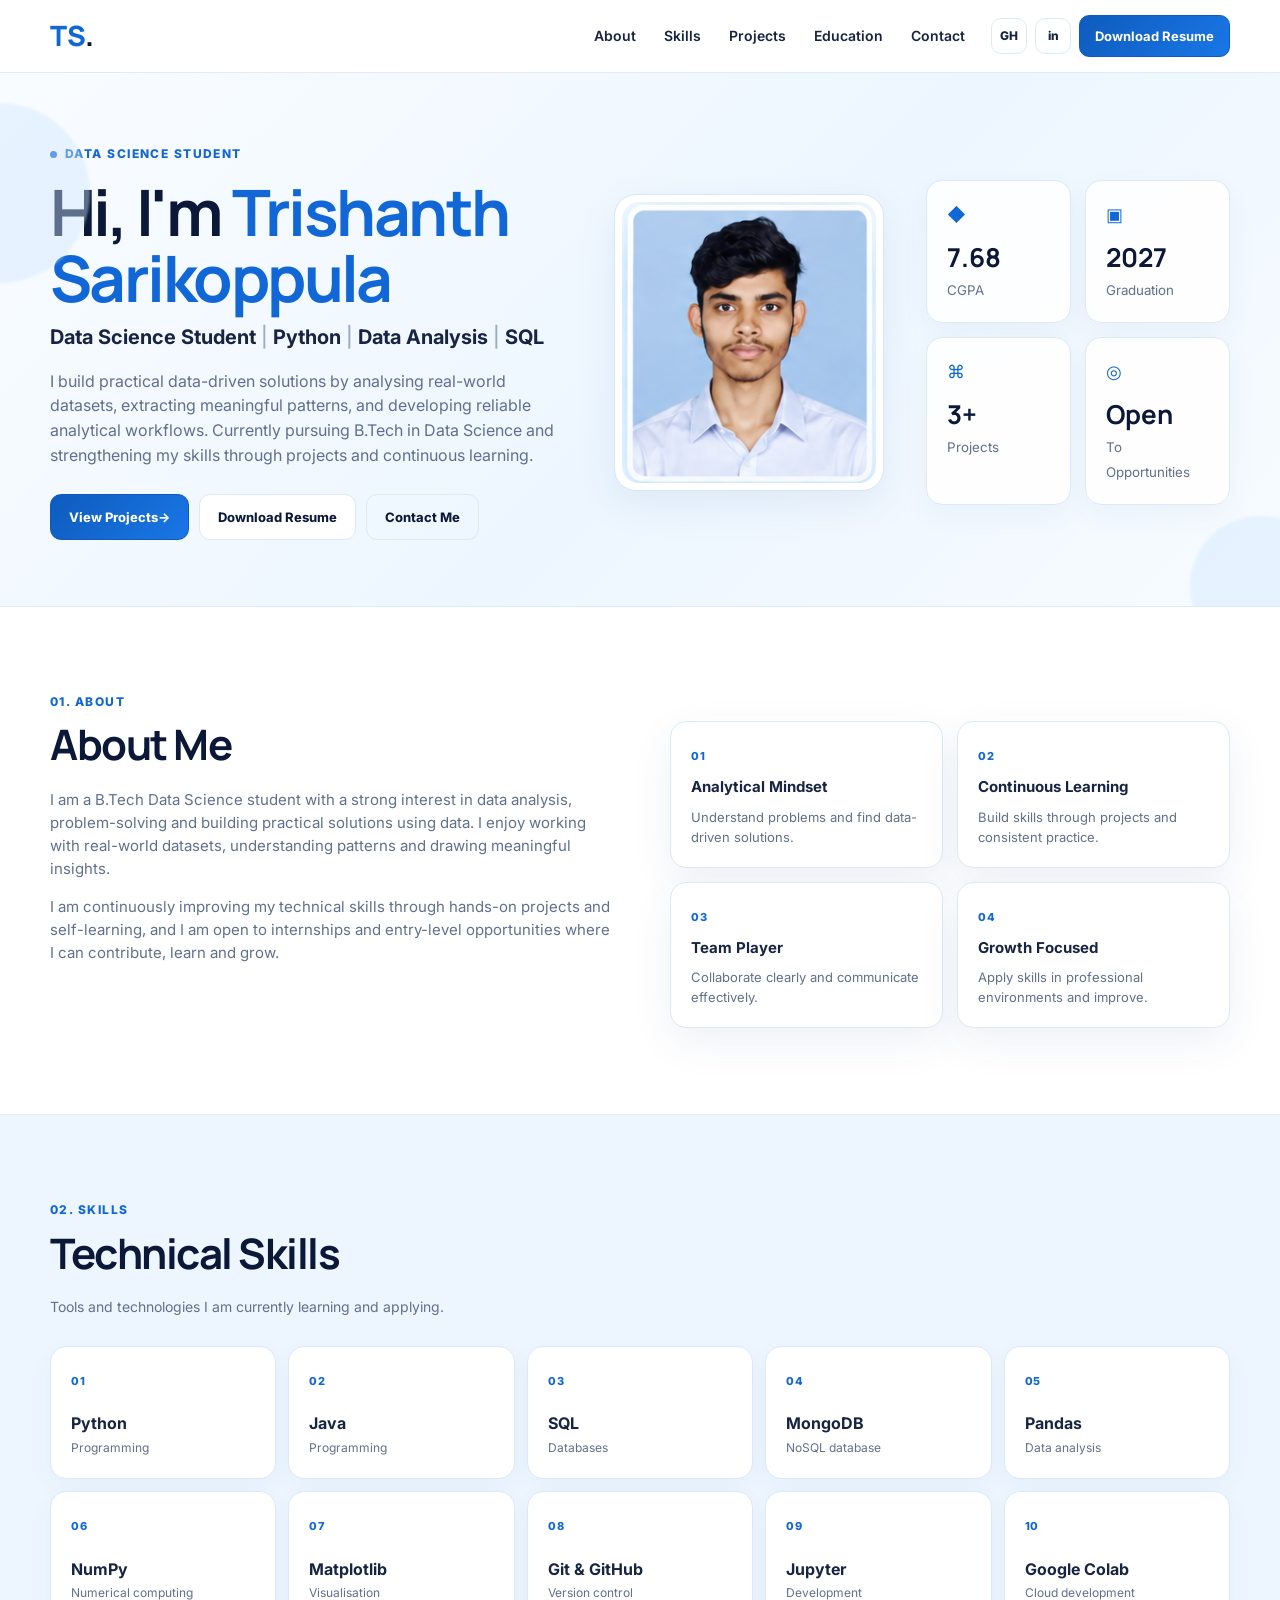
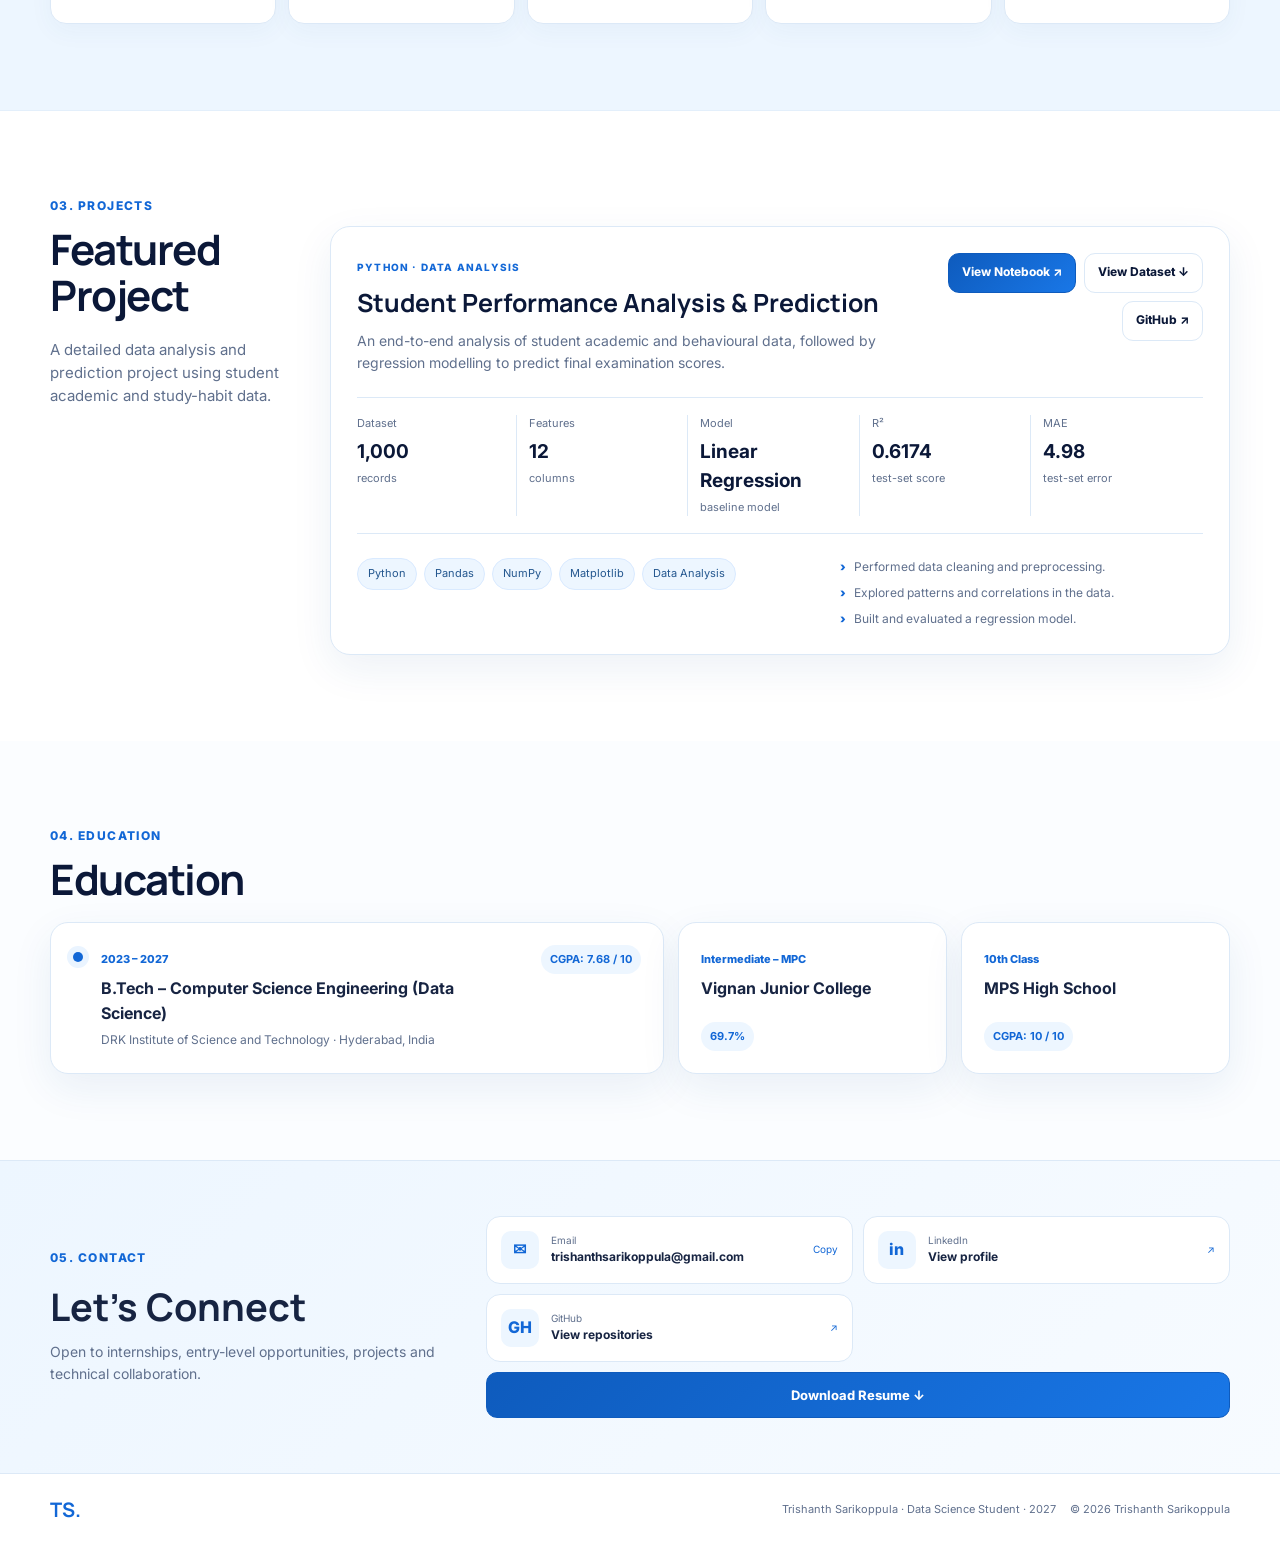
==== trishanth-portfolio-final/index.html @ ea2eda30 "Add files via upload" ====
<!DOCTYPE html>
<html lang="en">
<head>
  <meta charset="UTF-8">
  <meta name="viewport" content="width=device-width, initial-scale=1.0">
  <meta name="description" content="Trishanth Sarikoppula — B.Tech Data Science student portfolio. Python, Java, SQL, MongoDB and data analysis projects.">
  <meta name="theme-color" content="#eaf4ff">
  <title>Trishanth Sarikoppula | Data Science</title>
  <link rel="preconnect" href="https://fonts.googleapis.com">
  <link rel="preconnect" href="https://fonts.gstatic.com" crossorigin>
  <link href="https://fonts.googleapis.com/css2?family=Inter:wght@400;500;600;700;800&family=Manrope:wght@600;700;800&display=swap" rel="stylesheet">
  <link rel="stylesheet" href="style.css">
</head>
<body>
  <header class="site-header">
    <div class="container nav-wrap">
      <a class="logo" href="#home" aria-label="Trishanth home">TS<span>.</span></a>
      <button class="menu-btn" id="menuBtn" aria-label="Open menu" aria-expanded="false">
        <span></span><span></span><span></span>
      </button>
      <nav id="nav" aria-label="Primary navigation">
        <a href="#about">About</a>
        <a href="#skills">Skills</a>
        <a href="#projects">Projects</a>
        <a href="#education">Education</a>
        <a href="#contact">Contact</a>
      </nav>
      <div class="nav-actions">
        <a class="mini-link" href="https://github.com/trishanthsarikoppula-create" target="_blank" rel="noopener" aria-label="GitHub">GH</a>
        <a class="mini-link" href="https://www.linkedin.com/in/trishanth-sarikoppula-138904374" target="_blank" rel="noopener" aria-label="LinkedIn">in</a>
        <a class="nav-resume" href="resume.pdf" download>Download Resume</a>
      </div>
    </div>
  </header>

  <main>
    <section id="home" class="hero">
      <div class="hero-orb orb-one"></div><div class="hero-orb orb-two"></div>
      <div class="container hero-grid">
        <div class="hero-copy reveal">
          <p class="eyebrow"><span></span> DATA SCIENCE STUDENT</p>
          <h1>Hi, I'm <span>Trishanth Sarikoppula</span></h1>
          <h2>Data Science Student <b>|</b> Python <b>|</b> Data Analysis <b>|</b> SQL</h2>
          <p class="hero-lead">I build practical data-driven solutions by analysing real-world datasets, extracting meaningful patterns, and developing reliable analytical workflows. Currently pursuing B.Tech in Data Science and strengthening my skills through projects and continuous learning.</p>
          <div class="hero-actions">
            <a class="btn primary" href="#projects">View Projects <span>→</span></a>
            <a class="btn secondary" href="resume.pdf" download>Download Resume</a>
            <a class="btn ghost" href="mailto:trishanthsarikoppula@gmail.com">Contact Me</a>
          </div>
        </div>

        <div class="hero-photo reveal delay-1">
          <div class="photo-frame"><img src="assets/profile.png" alt="Professional profile portrait of Trishanth Sarikoppula"></div>
        </div>

        <div class="stats reveal delay-2">
          <div class="stat-card"><span class="stat-icon">◆</span><strong>7.68</strong><small>CGPA</small></div>
          <div class="stat-card"><span class="stat-icon">▣</span><strong>2027</strong><small>Graduation</small></div>
          <div class="stat-card"><span class="stat-icon">⌘</span><strong>3+</strong><small>Projects</small></div>
          <div class="stat-card"><span class="stat-icon">◎</span><strong>Open</strong><small>To Opportunities</small></div>
        </div>
      </div>
    </section>

    <section id="about" class="section">
      <div class="container">
        <div class="section-label">01. ABOUT</div>
        <div class="about-grid">
          <div>
            <h2 class="section-title">About Me</h2>
            <p class="body-copy">I am a B.Tech Data Science student with a strong interest in data analysis, problem-solving and building practical solutions using data. I enjoy working with real-world datasets, understanding patterns and drawing meaningful insights.</p>
            <p class="body-copy">I am continuously improving my technical skills through hands-on projects and self-learning, and I am open to internships and entry-level opportunities where I can contribute, learn and grow.</p>
          </div>
          <div class="principles">
            <article><span>01</span><h3>Analytical Mindset</h3><p>Understand problems and find data-driven solutions.</p></article>
            <article><span>02</span><h3>Continuous Learning</h3><p>Build skills through projects and consistent practice.</p></article>
            <article><span>03</span><h3>Team Player</h3><p>Collaborate clearly and communicate effectively.</p></article>
            <article><span>04</span><h3>Growth Focused</h3><p>Apply skills in professional environments and improve.</p></article>
          </div>
        </div>
      </div>
    </section>

    <section id="skills" class="section skills-section">
      <div class="container">
        <div class="section-label">02. SKILLS</div>
        <div class="section-heading-row"><div><h2 class="section-title">Technical Skills</h2><p class="muted">Tools and technologies I am currently learning and applying.</p></div></div>
        <div class="skills-grid">
          <article class="skill-card"><span class="skill-number">01</span><h3>Python</h3><p>Programming</p></article>
          <article class="skill-card"><span class="skill-number">02</span><h3>Java</h3><p>Programming</p></article>
          <article class="skill-card"><span class="skill-number">03</span><h3>SQL</h3><p>Databases</p></article>
          <article class="skill-card"><span class="skill-number">04</span><h3>MongoDB</h3><p>NoSQL database</p></article>
          <article class="skill-card"><span class="skill-number">05</span><h3>Pandas</h3><p>Data analysis</p></article>
          <article class="skill-card"><span class="skill-number">06</span><h3>NumPy</h3><p>Numerical computing</p></article>
          <article class="skill-card"><span class="skill-number">07</span><h3>Matplotlib</h3><p>Visualisation</p></article>
          <article class="skill-card"><span class="skill-number">08</span><h3>Git & GitHub</h3><p>Version control</p></article>
          <article class="skill-card"><span class="skill-number">09</span><h3>Jupyter</h3><p>Development</p></article>
          <article class="skill-card"><span class="skill-number">10</span><h3>Google Colab</h3><p>Cloud development</p></article>
        </div>
      </div>
    </section>

    <section id="projects" class="section">
      <div class="container">
        <div class="section-label">03. PROJECTS</div>
        <div class="project-layout">
          <div class="project-intro"><h2 class="section-title">Featured Project</h2><p class="body-copy">A detailed data analysis and prediction project using student academic and study-habit data.</p></div>
          <article class="project-card reveal">
            <div class="project-top">
              <div><span class="project-kicker">PYTHON · DATA ANALYSIS</span><h3>Student Performance Analysis & Prediction</h3><p>An end-to-end analysis of student academic and behavioural data, followed by regression modelling to predict final examination scores.</p></div>
              <div class="project-actions">
                <a class="btn primary small" href="https://github.com/trishanthsarikoppula-create/trishanth-portfolio/blob/main/Student_Performance_Analysis_Prediction.ipynb" target="_blank" rel="noopener">View Notebook ↗</a>
                <a class="btn secondary small" href="student_performance_dataset.csv" download>View Dataset ↓</a>
                <a class="btn ghost small" href="https://github.com/trishanthsarikoppula-create/trishanth-portfolio" target="_blank" rel="noopener">GitHub ↗</a>
              </div>
            </div>
            <div class="metrics">
              <div><span>Dataset</span><strong>1,000</strong><small>records</small></div>
              <div><span>Features</span><strong>12</strong><small>columns</small></div>
              <div><span>Model</span><strong>Linear Regression</strong><small>baseline model</small></div>
              <div><span>R²</span><strong>0.6174</strong><small>test-set score</small></div>
              <div><span>MAE</span><strong>4.98</strong><small>test-set error</small></div>
            </div>
            <div class="project-bottom">
              <div class="tags"><span>Python</span><span>Pandas</span><span>NumPy</span><span>Matplotlib</span><span>Data Analysis</span></div>
              <ul>
                <li>Performed data cleaning and preprocessing.</li>
                <li>Explored patterns and correlations in the data.</li>
                <li>Built and evaluated a regression model.</li>
              </ul>
            </div>
          </article>
        </div>
      </div>
    </section>

    <section id="education" class="section education-section">
      <div class="container">
        <div class="section-label">04. EDUCATION</div>
        <h2 class="section-title">Education</h2>
        <div class="education-grid">
          <article class="education-main"><div class="edu-dot"></div><div><span class="edu-date">2023 – 2027</span><h3>B.Tech – Computer Science Engineering (Data Science)</h3><p>DRK Institute of Science and Technology · Hyderabad, India</p></div><strong class="badge">CGPA: 7.68 / 10</strong></article>
          <article class="education-small"><span class="edu-date">Intermediate – MPC</span><h3>Vignan Junior College</h3><strong class="badge">69.7%</strong></article>
          <article class="education-small"><span class="edu-date">10th Class</span><h3>MPS High School</h3><strong class="badge">CGPA: 10 / 10</strong></article>
        </div>
      </div>
    </section>

    <section id="contact" class="contact-section">
      <div class="container contact-wrap">
        <div><div class="section-label">05. CONTACT</div><h2>Let's Connect</h2><p>Open to internships, entry-level opportunities, projects and technical collaboration.</p></div>
        <div class="contact-links">
          <button class="contact-card" id="copyEmail" type="button"><span>✉</span><div><small>Email</small><strong>trishanthsarikoppula@gmail.com</strong></div><em>Copy</em></button>
          <a class="contact-card" href="https://www.linkedin.com/in/trishanth-sarikoppula-138904374" target="_blank" rel="noopener"><span>in</span><div><small>LinkedIn</small><strong>View profile</strong></div><em>↗</em></a>
          <a class="contact-card" href="https://github.com/trishanthsarikoppula-create" target="_blank" rel="noopener"><span>GH</span><div><small>GitHub</small><strong>View repositories</strong></div><em>↗</em></a>
          <a class="btn primary resume-final" href="resume.pdf" download>Download Resume ↓</a>
        </div>
      </div>
    </section>
  </main>

  <footer><div class="container footer-wrap"><strong>TS.</strong><span>Trishanth Sarikoppula · Data Science Student · 2027</span><span>© <span id="year"></span> Trishanth Sarikoppula</span></div></footer>
  <script src="script.js"></script>
</body>
</html>
---- trishanth-portfolio-final/style.css ----
:root{--navy:#0b1838;--blue:#1267d6;--blue2:#1d7df2;--pale:#edf6ff;--line:#dce9f7;--text:#172442;--muted:#60708d;--white:#fff;--shadow:0 14px 40px rgba(26,82,142,.08);--radius:20px}
*{box-sizing:border-box;margin:0;padding:0}html{scroll-behavior:smooth}body{font-family:Inter,Arial,sans-serif;color:var(--text);background:#fff;line-height:1.55;overflow-x:hidden}a{text-decoration:none;color:inherit}.container{width:min(1180px,calc(100% - 40px));margin:auto}.site-header{position:sticky;top:0;z-index:100;background:rgba(255,255,255,.9);backdrop-filter:blur(14px);border-bottom:1px solid rgba(220,233,247,.9)}.nav-wrap{height:72px;display:flex;align-items:center;gap:26px}.logo{font-family:Manrope;font-size:28px;font-weight:800;color:var(--blue);margin-right:auto}.logo span{color:#0b1838}nav{display:flex;gap:28px;font-size:14px;font-weight:600}nav a{transition:.2s}nav a:hover{color:var(--blue)}.nav-actions{display:flex;align-items:center;gap:8px}.mini-link{width:36px;height:36px;border:1px solid var(--line);border-radius:10px;display:grid;place-items:center;font-size:12px;font-weight:800;background:#fff}.nav-resume,.btn.primary{background:linear-gradient(135deg,#0e5bbd,#1977e7);color:#fff;border:1px solid #0e5bbd}.nav-resume{padding:10px 15px;border-radius:10px;font-size:13px;font-weight:700}.menu-btn{display:none;border:0;background:none}.hero{position:relative;overflow:hidden;background:linear-gradient(135deg,#f9fcff 0%,#edf6ff 55%,#f7fbff 100%);padding:72px 0 66px;border-bottom:1px solid var(--line)}.hero-grid{display:grid;grid-template-columns:1.2fr .62fr .7fr;gap:42px;align-items:center}.eyebrow,.section-label,.project-kicker{font-size:12px;letter-spacing:.12em;font-weight:800;color:var(--blue)}.eyebrow{display:flex;align-items:center;gap:8px;margin-bottom:15px}.eyebrow span{width:7px;height:7px;background:var(--blue);border-radius:50%}.hero h1{font-family:Manrope;font-size:clamp(40px,5vw,68px);line-height:1.04;letter-spacing:-.04em;margin-bottom:12px;color:var(--navy)}.hero h1 span{color:var(--blue)}.hero h2{font-size:20px;line-height:1.35;margin-bottom:18px}.hero h2 b{font-weight:500;color:#9aabc2}.hero-lead{max-width:690px;color:var(--muted);font-size:16px}.hero-actions{display:flex;flex-wrap:wrap;gap:10px;margin-top:26px}.btn{display:inline-flex;align-items:center;justify-content:center;min-height:46px;padding:0 18px;border-radius:11px;font-size:13px;font-weight:750;border:1px solid var(--line);transition:transform .2s,box-shadow .2s,background .2s}.btn:hover,.nav-resume:hover{transform:translateY(-2px);box-shadow:0 8px 22px rgba(18,103,214,.15)}.btn.secondary{background:#fff;color:var(--navy)}.btn.ghost{background:transparent;color:var(--navy)}.hero-photo{display:flex;justify-content:center}.photo-frame{width:min(270px,100%);aspect-ratio:1/1.1;border-radius:22px;padding:7px;background:#fff;border:1px solid #d4e7fb;box-shadow:var(--shadow)}.photo-frame img{width:100%;height:100%;display:block;object-fit:cover;border-radius:17px}.stats{display:grid;grid-template-columns:1fr 1fr;gap:14px}.stat-card{background:rgba(255,255,255,.9);border:1px solid var(--line);border-radius:16px;padding:20px;box-shadow:0 10px 28px rgba(42,89,140,.05)}.stat-icon{display:block;color:var(--blue);font-size:18px;margin-bottom:8px}.stat-card strong{display:block;font-family:Manrope;font-size:26px;color:var(--navy)}.stat-card small{color:var(--muted)}.hero-orb{position:absolute;border-radius:50%;background:#cfe7ff;opacity:.42;filter:blur(1px)}.orb-one{width:180px;height:180px;left:-90px;top:30px}.orb-two{width:140px;height:140px;right:-50px;bottom:-50px}.section{padding:86px 0}.section-label{margin-bottom:10px}.section-title{font-family:Manrope;font-size:42px;line-height:1.1;letter-spacing:-.035em;color:var(--navy);margin-bottom:20px}.body-copy{color:var(--muted);font-size:15px;max-width:650px;margin-bottom:14px}.about-grid{display:grid;grid-template-columns:1fr 1fr;gap:60px;align-items:start}.principles{display:grid;grid-template-columns:1fr 1fr;gap:14px}.principles article{border:1px solid var(--line);border-radius:16px;padding:20px;background:#fff;box-shadow:var(--shadow)}.principles span,.skill-number{font-size:11px;font-weight:800;color:var(--blue);letter-spacing:.08em}.principles h3{font-size:15px;margin:8px 0}.principles p{font-size:13px;color:var(--muted)}.skills-section{background:var(--pale);border-top:1px solid #e3effb;border-bottom:1px solid #e3effb}.muted{color:var(--muted);font-size:14px}.skills-grid{display:grid;grid-template-columns:repeat(5,1fr);gap:12px;margin-top:28px}.skill-card{background:#fff;border:1px solid var(--line);border-radius:16px;padding:20px;min-height:130px;box-shadow:0 8px 25px rgba(42,89,140,.045);transition:.2s}.skill-card:hover{transform:translateY(-3px);box-shadow:0 12px 30px rgba(42,89,140,.09)}.skill-card h3{margin-top:20px;font-size:16px}.skill-card p{font-size:12px;color:var(--muted);margin-top:3px}.project-layout{display:grid;grid-template-columns:.28fr 1fr;gap:28px;align-items:start}.project-intro .body-copy{max-width:260px}.project-card{border:1px solid var(--line);border-radius:20px;padding:26px;background:#fff;box-shadow:var(--shadow)}.project-top{display:flex;justify-content:space-between;gap:24px}.project-kicker{font-size:10px}.project-card h3{font-family:Manrope;font-size:25px;color:var(--navy);margin:7px 0}.project-card p{color:var(--muted);font-size:14px;max-width:720px}.project-actions{display:flex;flex-wrap:wrap;justify-content:flex-end;gap:8px;align-content:start}.btn.small{min-height:40px;padding:0 13px;font-size:12px}.metrics{display:grid;grid-template-columns:repeat(5,1fr);border-top:1px solid var(--line);border-bottom:1px solid var(--line);margin:24px 0;padding:17px 0;gap:12px}.metrics div{padding-right:12px;border-right:1px solid var(--line)}.metrics div:last-child{border-right:0}.metrics span,.metrics small{display:block;color:var(--muted);font-size:11px}.metrics strong{display:block;color:var(--navy);font-size:19px;margin:4px 0}.project-bottom{display:grid;grid-template-columns:1fr .8fr;gap:30px}.tags{display:flex;flex-wrap:wrap;gap:7px;align-content:start}.tags span{padding:6px 10px;background:#edf6ff;border:1px solid #d9eaff;border-radius:999px;font-size:11px;color:#24578f}.project-bottom ul{list-style:none;display:grid;gap:7px}.project-bottom li{font-size:12px;color:var(--muted)}.project-bottom li::before{content:'›';color:var(--blue);font-weight:900;margin-right:8px}.education-section{background:#fbfdff}.education-grid{display:grid;grid-template-columns:1.6fr .7fr .7fr;gap:14px}.education-main,.education-small{position:relative;background:#fff;border:1px solid var(--line);border-radius:18px;padding:22px;box-shadow:var(--shadow)}.education-main{display:flex;gap:18px;align-items:flex-start}.edu-dot{width:10px;height:10px;border-radius:50%;background:var(--blue);margin-top:7px;box-shadow:0 0 0 6px #eaf4ff}.edu-date{font-size:11px;color:var(--blue);font-weight:800}.education h3,.education-main h3,.education-small h3{font-size:16px;margin:6px 0}.education-main p{color:var(--muted);font-size:12px}.badge{margin-left:auto;white-space:nowrap;background:#edf6ff;color:var(--blue);border-radius:999px;padding:6px 9px;font-size:11px}.education-small .badge{display:inline-block;margin-top:15px;margin-left:0}.contact-section{background:linear-gradient(135deg,#edf6ff,#f7fbff);padding:55px 0;border-top:1px solid var(--line)}.contact-wrap{display:grid;grid-template-columns:.7fr 1.3fr;gap:35px;align-items:center}.contact-wrap h2{font-family:Manrope;font-size:38px;margin:5px 0}.contact-wrap p{color:var(--muted);font-size:14px}.contact-links{display:grid;grid-template-columns:1fr 1fr;gap:10px}.contact-card{border:1px solid var(--line);background:#fff;border-radius:14px;padding:14px;display:flex;align-items:center;gap:12px;text-align:left;min-width:0}.contact-card>span{width:38px;height:38px;border-radius:10px;background:#edf6ff;color:var(--blue);display:grid;place-items:center;font-weight:800}.contact-card div{min-width:0;flex:1}.contact-card small,.contact-card strong{display:block}.contact-card small{font-size:10px;color:var(--muted)}.contact-card strong{font-size:12px;white-space:nowrap;overflow:hidden;text-overflow:ellipsis}.contact-card em{font-style:normal;font-size:10px;color:var(--blue)}.resume-final{grid-column:span 2}.contact-card button{font:inherit}button.contact-card{cursor:pointer;font:inherit;color:inherit}footer{padding:20px 0;background:#fff;border-top:1px solid var(--line)}.footer-wrap{display:flex;align-items:center;gap:14px;color:var(--muted);font-size:11px}.footer-wrap strong{font-family:Manrope;font-size:20px;color:var(--blue);margin-right:auto}.reveal{opacity:0;transform:translateY(12px);transition:opacity .55s ease,transform .55s ease}.reveal.visible{opacity:1;transform:none}.delay-1{transition-delay:.08s}.delay-2{transition-delay:.16s}@media(max-width:1050px){.hero-grid{grid-template-columns:1fr .65fr}.stats{grid-column:1/-1;grid-template-columns:repeat(4,1fr)}.skills-grid{grid-template-columns:repeat(4,1fr)}.project-layout{grid-template-columns:1fr}.project-intro .body-copy{max-width:600px}.education-grid{grid-template-columns:1fr 1fr}.education-main{grid-column:1/-1}.contact-wrap{grid-template-columns:1fr}.contact-links{grid-template-columns:1fr 1fr}}@media(max-width:760px){.container{width:min(100% - 28px,1180px)}.nav-wrap{height:64px}.menu-btn{display:flex;flex-direction:column;gap:4px;margin-left:auto}.menu-btn span{width:22px;height:2px;background:var(--navy)}nav{display:none;position:absolute;top:64px;left:14px;right:14px;background:#fff;border:1px solid var(--line);border-radius:14px;padding:14px;box-shadow:var(--shadow);flex-direction:column;gap:12px}.site-header.menu-open nav{display:flex}.nav-actions .mini-link,.nav-resume{display:none}.hero{padding:55px 0}.hero-grid{grid-template-columns:1fr}.hero-photo{order:-1;justify-content:flex-start}.photo-frame{width:210px}.stats{grid-template-columns:1fr 1fr}.section{padding:65px 0}.about-grid,.project-bottom{grid-template-columns:1fr}.principles{grid-template-columns:1fr 1fr}.skills-grid{grid-template-columns:repeat(2,1fr)}.project-top{flex-direction:column}.project-actions{justify-content:flex-start}.metrics{grid-template-columns:repeat(2,1fr)}.metrics div:nth-child(2),.metrics div:nth-child(4){border-right:0}.education-grid{grid-template-columns:1fr}.education-main{grid-column:auto}.contact-links{grid-template-columns:1fr}.resume-final{grid-column:auto}.footer-wrap{flex-wrap:wrap}.footer-wrap strong{margin-right:0;width:100%}}@media(max-width:440px){.hero h1{font-size:38px}.hero h2{font-size:17px}.hero-actions .btn{width:100%}.principles{grid-template-columns:1fr}.skills-grid{grid-template-columns:1fr 1fr}.metrics strong{font-size:16px}.contact-wrap h2{font-size:32px}}
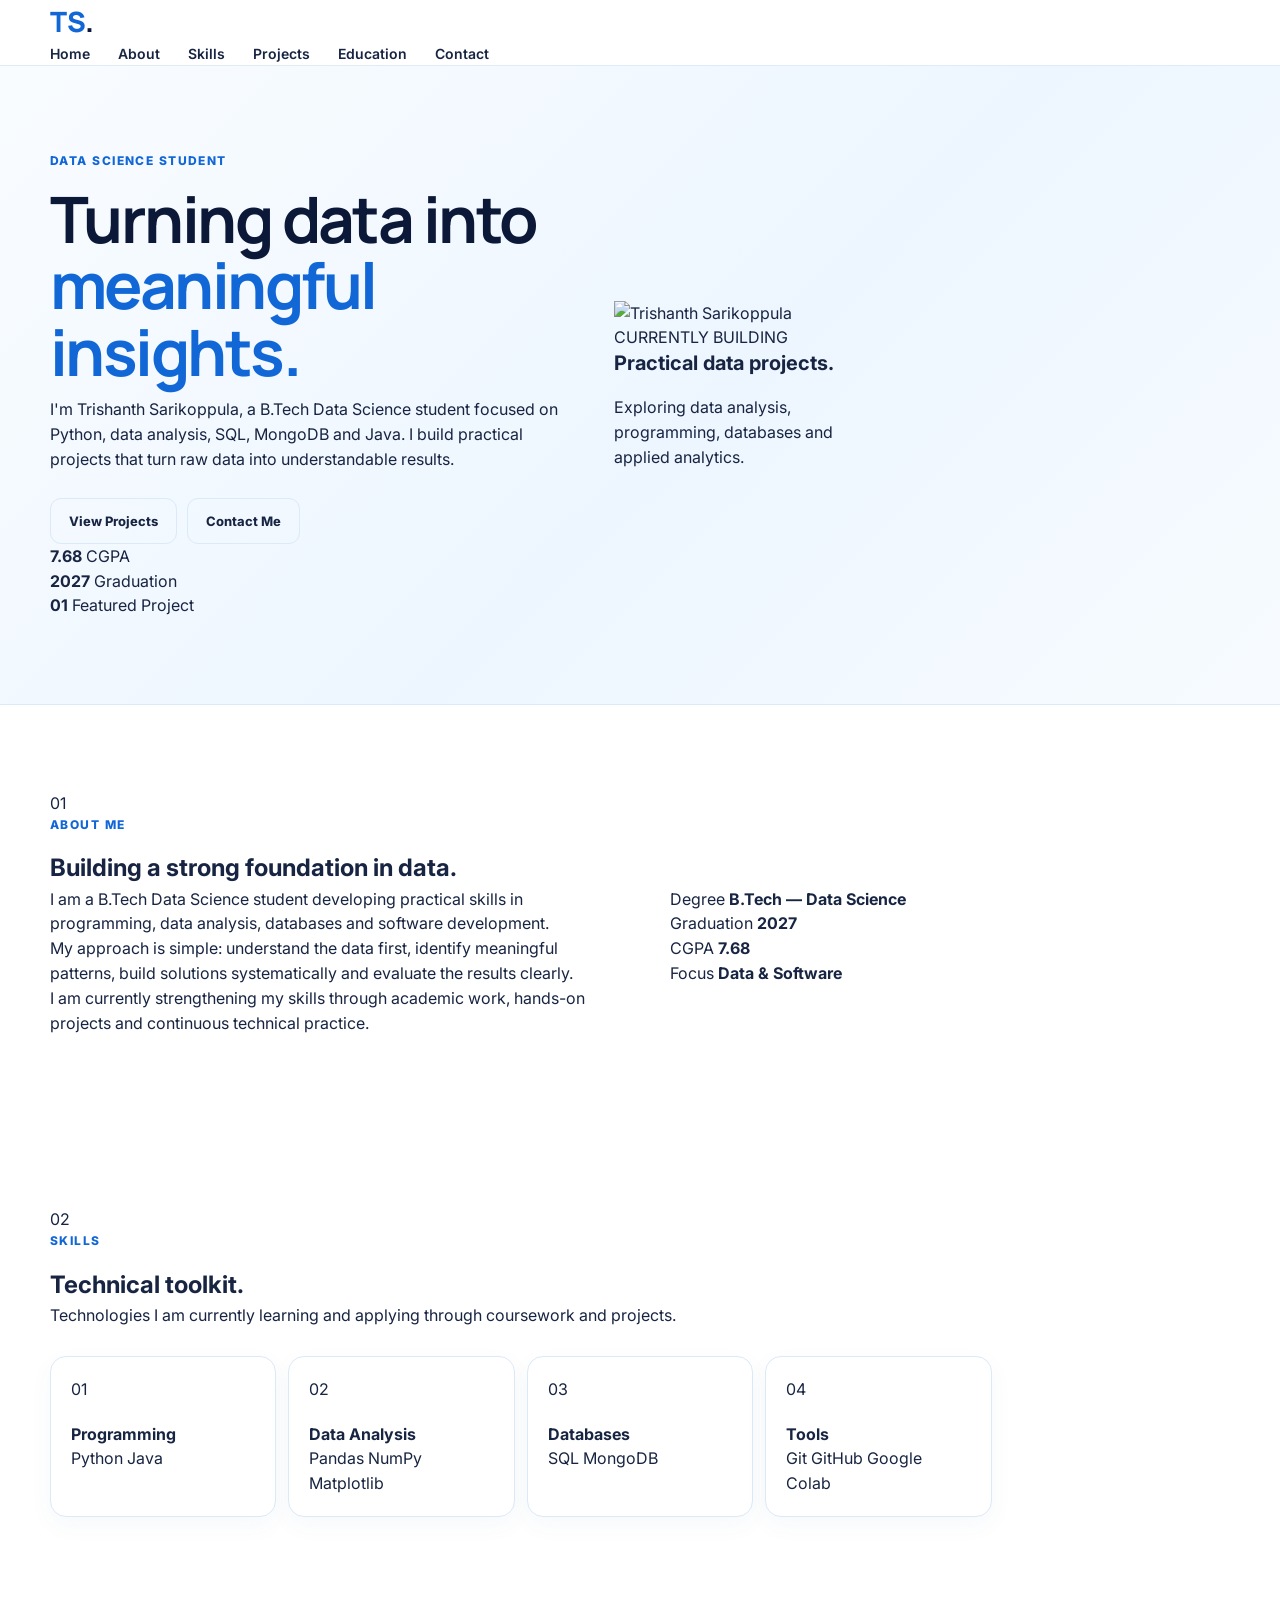
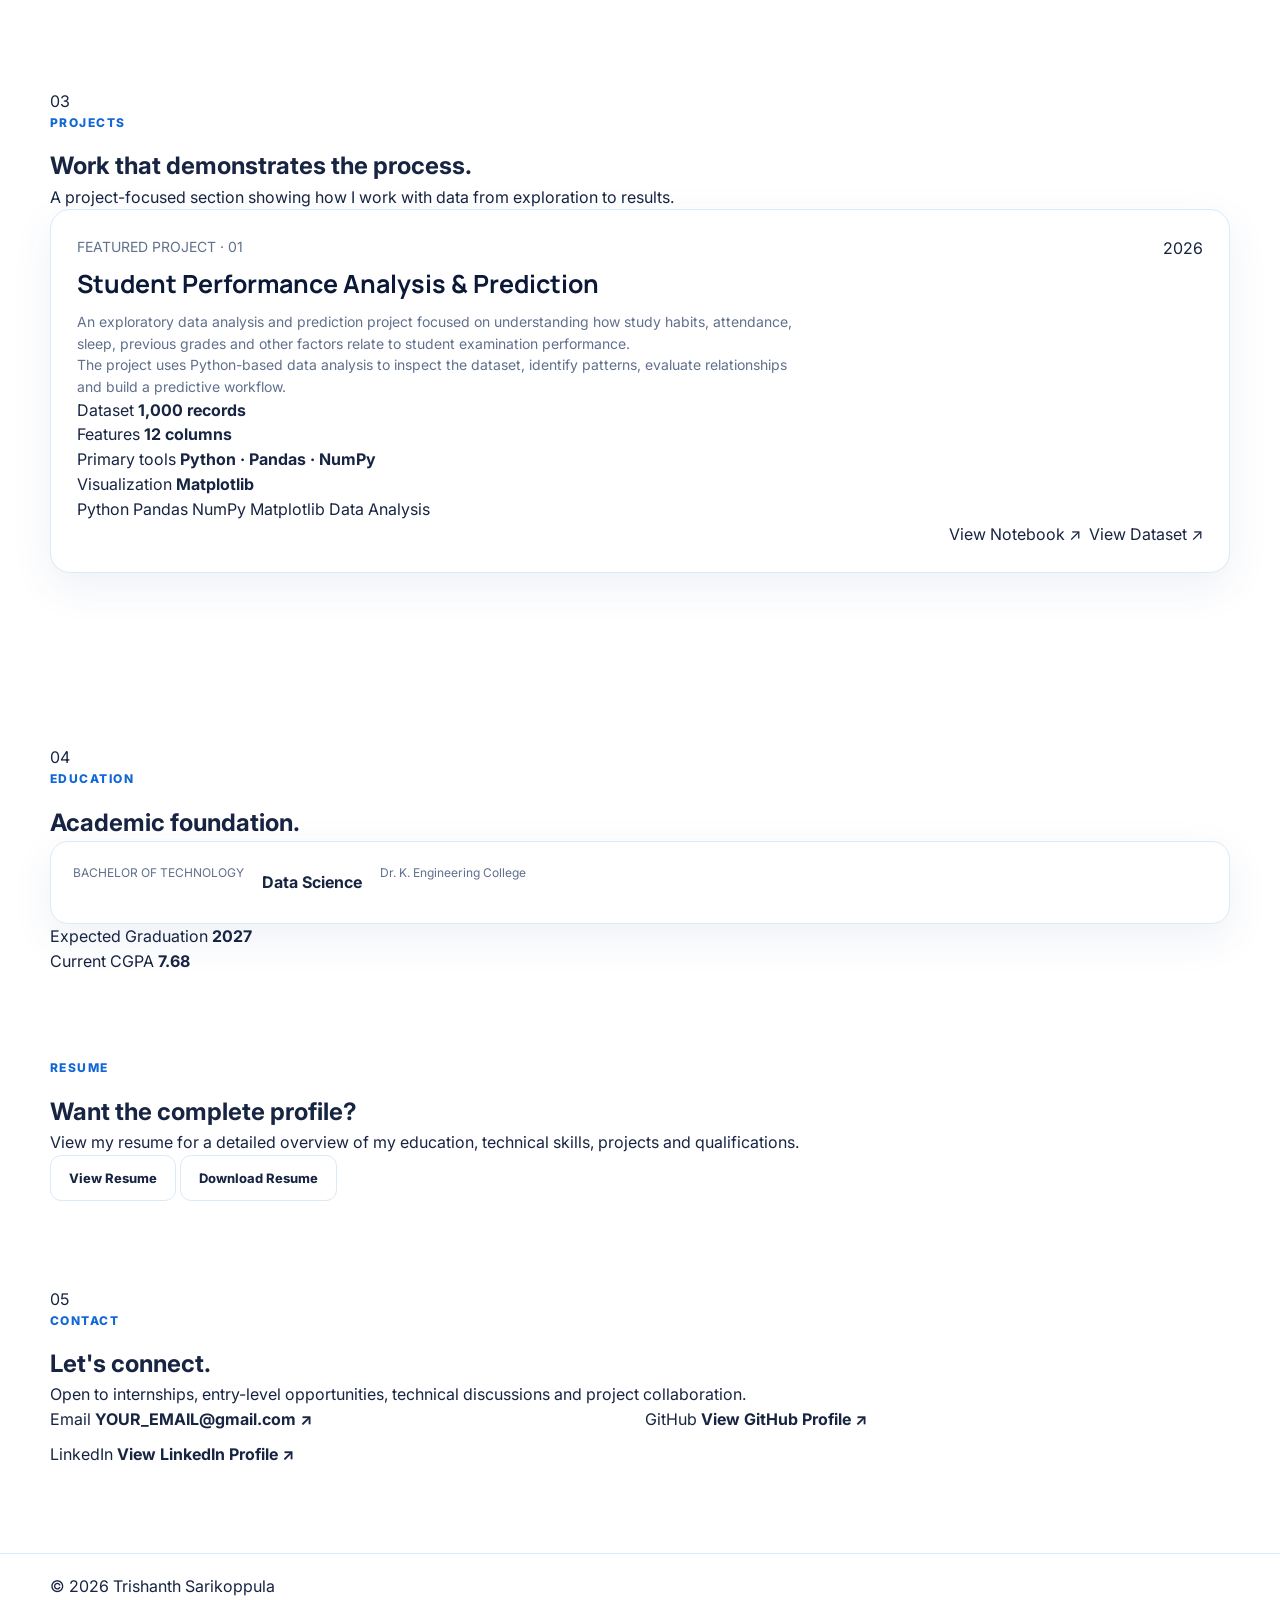
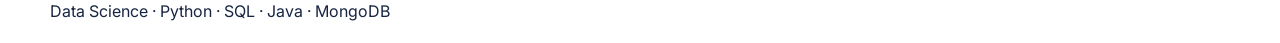
==== commit 01906ed0: "Update index.html" ====
--- a/trishanth-portfolio-final/index.html
+++ b/trishanth-portfolio-final/index.html
@@ -1,165 +1,648 @@
 <!DOCTYPE html>
 <html lang="en">
 <head>
-  <meta charset="UTF-8">
-  <meta name="viewport" content="width=device-width, initial-scale=1.0">
-  <meta name="description" content="Trishanth Sarikoppula — B.Tech Data Science student portfolio. Python, Java, SQL, MongoDB and data analysis projects.">
-  <meta name="theme-color" content="#eaf4ff">
-  <title>Trishanth Sarikoppula | Data Science</title>
-  <link rel="preconnect" href="https://fonts.googleapis.com">
-  <link rel="preconnect" href="https://fonts.gstatic.com" crossorigin>
-  <link href="https://fonts.googleapis.com/css2?family=Inter:wght@400;500;600;700;800&family=Manrope:wght@600;700;800&display=swap" rel="stylesheet">
-  <link rel="stylesheet" href="style.css">
+    <meta charset="UTF-8">
+    <meta name="viewport" content="width=device-width, initial-scale=1.0">
+
+    <meta name="description"
+        content="Trishanth Sarikoppula — B.Tech Data Science student portfolio. Python, SQL, MongoDB, Java and data analysis projects.">
+
+    <meta name="theme-color" content="#eaf4ff">
+
+    <title>Trishanth Sarikoppula | Data Science</title>
+
+    <link rel="preconnect" href="https://fonts.googleapis.com">
+    <link rel="preconnect" href="https://fonts.gstatic.com" crossorigin>
+
+    <link
+        href="https://fonts.googleapis.com/css2?family=Inter:wght@400;500;600;700;800&family=Manrope:wght@600;700;800&display=swap"
+        rel="stylesheet">
+
+    <link rel="stylesheet" href="style.css">
 </head>
+
 <body>
-  <header class="site-header">
-    <div class="container nav-wrap">
-      <a class="logo" href="#home" aria-label="Trishanth home">TS<span>.</span></a>
-      <button class="menu-btn" id="menuBtn" aria-label="Open menu" aria-expanded="false">
-        <span></span><span></span><span></span>
-      </button>
-      <nav id="nav" aria-label="Primary navigation">
-        <a href="#about">About</a>
-        <a href="#skills">Skills</a>
-        <a href="#projects">Projects</a>
-        <a href="#education">Education</a>
-        <a href="#contact">Contact</a>
-      </nav>
-      <div class="nav-actions">
-        <a class="mini-link" href="https://github.com/trishanthsarikoppula-create" target="_blank" rel="noopener" aria-label="GitHub">GH</a>
-        <a class="mini-link" href="https://www.linkedin.com/in/trishanth-sarikoppula-138904374" target="_blank" rel="noopener" aria-label="LinkedIn">in</a>
-        <a class="nav-resume" href="resume.pdf" download>Download Resume</a>
-      </div>
-    </div>
-  </header>
-
-  <main>
-    <section id="home" class="hero">
-      <div class="hero-orb orb-one"></div><div class="hero-orb orb-two"></div>
-      <div class="container hero-grid">
-        <div class="hero-copy reveal">
-          <p class="eyebrow"><span></span> DATA SCIENCE STUDENT</p>
-          <h1>Hi, I'm <span>Trishanth Sarikoppula</span></h1>
-          <h2>Data Science Student <b>|</b> Python <b>|</b> Data Analysis <b>|</b> SQL</h2>
-          <p class="hero-lead">I build practical data-driven solutions by analysing real-world datasets, extracting meaningful patterns, and developing reliable analytical workflows. Currently pursuing B.Tech in Data Science and strengthening my skills through projects and continuous learning.</p>
-          <div class="hero-actions">
-            <a class="btn primary" href="#projects">View Projects <span>→</span></a>
-            <a class="btn secondary" href="resume.pdf" download>Download Resume</a>
-            <a class="btn ghost" href="mailto:trishanthsarikoppula@gmail.com">Contact Me</a>
-          </div>
+
+    <!-- ================= HEADER ================= -->
+
+    <header class="site-header">
+        <div class="container nav-container">
+
+            <a href="#home" class="logo" aria-label="Trishanth home">
+                TS<span>.</span>
+            </a>
+
+            <button
+                class="menu-btn"
+                id="menuBtn"
+                aria-label="Open navigation"
+                aria-expanded="false">
+                <span></span>
+                <span></span>
+                <span></span>
+            </button>
+
+            <nav class="nav" id="nav">
+                <a href="#home">Home</a>
+                <a href="#about">About</a>
+                <a href="#skills">Skills</a>
+                <a href="#projects">Projects</a>
+                <a href="#education">Education</a>
+                <a href="#contact">Contact</a>
+            </nav>
+
         </div>
-
-        <div class="hero-photo reveal delay-1">
-          <div class="photo-frame"><img src="assets/profile.png" alt="Professional profile portrait of Trishanth Sarikoppula"></div>
+    </header>
+
+
+    <main>
+
+        <!-- ================= HERO ================= -->
+
+        <section class="hero section" id="home">
+
+            <div class="container hero-grid">
+
+                <div class="hero-content reveal">
+
+                    <p class="eyebrow">
+                        DATA SCIENCE STUDENT
+                    </p>
+
+                    <h1>
+                        Turning data into
+                        <span>meaningful insights.</span>
+                    </h1>
+
+                    <p class="hero-text">
+                        I'm Trishanth Sarikoppula, a B.Tech Data Science student
+                        focused on Python, data analysis, SQL, MongoDB and Java.
+                        I build practical projects that turn raw data into
+                        understandable results.
+                    </p>
+
+                    <div class="hero-actions">
+
+                        <a href="#projects" class="btn btn-primary">
+                            View Projects
+                        </a>
+
+                        <a href="#contact" class="btn btn-secondary">
+                            Contact Me
+                        </a>
+
+                    </div>
+
+                    <div class="quick-stats">
+
+                        <div class="stat">
+                            <strong>7.68</strong>
+                            <span>CGPA</span>
+                        </div>
+
+                        <div class="stat">
+                            <strong>2027</strong>
+                            <span>Graduation</span>
+                        </div>
+
+                        <div class="stat">
+                            <strong>01</strong>
+                            <span>Featured Project</span>
+                        </div>
+
+                    </div>
+
+                </div>
+
+
+                <!-- PROFILE CARD -->
+
+                <div class="hero-profile reveal">
+
+                    <div class="profile-card">
+
+                        <div class="profile-image-wrap">
+                            <img
+                                src="assets/profile.jpg"
+                                alt="Trishanth Sarikoppula"
+                                class="profile-image">
+                        </div>
+
+                        <div class="profile-info">
+
+                            <p class="profile-label">
+                                CURRENTLY BUILDING
+                            </p>
+
+                            <h2>
+                                Practical data projects.
+                            </h2>
+
+                            <p>
+                                Exploring data analysis, programming,
+                                databases and applied analytics.
+                            </p>
+
+                        </div>
+
+                    </div>
+
+                </div>
+
+            </div>
+
+        </section>
+
+
+        <!-- ================= ABOUT ================= -->
+
+        <section class="section section-soft" id="about">
+
+            <div class="container">
+
+                <div class="section-heading reveal">
+
+                    <span class="section-number">01</span>
+
+                    <div>
+                        <p class="eyebrow">ABOUT ME</p>
+
+                        <h2>
+                            Building a strong foundation in data.
+                        </h2>
+                    </div>
+
+                </div>
+
+
+                <div class="about-grid">
+
+                    <div class="about-main reveal">
+
+                        <p class="lead">
+                            I am a B.Tech Data Science student developing
+                            practical skills in programming, data analysis,
+                            databases and software development.
+                        </p>
+
+                        <p>
+                            My approach is simple: understand the data first,
+                            identify meaningful patterns, build solutions
+                            systematically and evaluate the results clearly.
+                        </p>
+
+                        <p>
+                            I am currently strengthening my skills through
+                            academic work, hands-on projects and continuous
+                            technical practice.
+                        </p>
+
+                    </div>
+
+
+                    <div class="about-details reveal">
+
+                        <div class="detail-item">
+                            <span>Degree</span>
+                            <strong>B.Tech — Data Science</strong>
+                        </div>
+
+                        <div class="detail-item">
+                            <span>Graduation</span>
+                            <strong>2027</strong>
+                        </div>
+
+                        <div class="detail-item">
+                            <span>CGPA</span>
+                            <strong>7.68</strong>
+                        </div>
+
+                        <div class="detail-item">
+                            <span>Focus</span>
+                            <strong>Data & Software</strong>
+                        </div>
+
+                    </div>
+
+                </div>
+
+            </div>
+
+        </section>
+
+
+        <!-- ================= SKILLS ================= -->
+
+        <section class="section" id="skills">
+
+            <div class="container">
+
+                <div class="section-heading reveal">
+
+                    <span class="section-number">02</span>
+
+                    <div>
+                        <p class="eyebrow">SKILLS</p>
+
+                        <h2>
+                            Technical toolkit.
+                        </h2>
+
+                        <p class="section-description">
+                            Technologies I am currently learning and applying
+                            through coursework and projects.
+                        </p>
+                    </div>
+
+                </div>
+
+
+                <div class="skills-grid">
+
+                    <div class="skill-card reveal">
+                        <span class="skill-index">01</span>
+                        <h3>Programming</h3>
+
+                        <div class="skill-list">
+                            <span>Python</span>
+                            <span>Java</span>
+                        </div>
+                    </div>
+
+
+                    <div class="skill-card reveal">
+                        <span class="skill-index">02</span>
+                        <h3>Data Analysis</h3>
+
+                        <div class="skill-list">
+                            <span>Pandas</span>
+                            <span>NumPy</span>
+                            <span>Matplotlib</span>
+                        </div>
+                    </div>
+
+
+                    <div class="skill-card reveal">
+                        <span class="skill-index">03</span>
+                        <h3>Databases</h3>
+
+                        <div class="skill-list">
+                            <span>SQL</span>
+                            <span>MongoDB</span>
+                        </div>
+                    </div>
+
+
+                    <div class="skill-card reveal">
+                        <span class="skill-index">04</span>
+                        <h3>Tools</h3>
+
+                        <div class="skill-list">
+                            <span>Git</span>
+                            <span>GitHub</span>
+                            <span>Google Colab</span>
+                        </div>
+                    </div>
+
+                </div>
+
+            </div>
+
+        </section>
+
+
+        <!-- ================= PROJECTS ================= -->
+
+        <section class="section section-soft" id="projects">
+
+            <div class="container">
+
+                <div class="section-heading reveal">
+
+                    <span class="section-number">03</span>
+
+                    <div>
+                        <p class="eyebrow">PROJECTS</p>
+
+                        <h2>
+                            Work that demonstrates the process.
+                        </h2>
+
+                        <p class="section-description">
+                            A project-focused section showing how I work with
+                            data from exploration to results.
+                        </p>
+                    </div>
+
+                </div>
+
+
+                <article class="project-card reveal">
+
+                    <div class="project-top">
+
+                        <div>
+                            <p class="project-number">
+                                FEATURED PROJECT · 01
+                            </p>
+
+                            <h3>
+                                Student Performance Analysis & Prediction
+                            </h3>
+                        </div>
+
+                        <span class="project-year">
+                            2026
+                        </span>
+
+                    </div>
+
+
+                    <div class="project-content">
+
+                        <div class="project-description">
+
+                            <p>
+                                An exploratory data analysis and prediction
+                                project focused on understanding how study
+                                habits, attendance, sleep, previous grades
+                                and other factors relate to student
+                                examination performance.
+                            </p>
+
+                            <p>
+                                The project uses Python-based data analysis
+                                to inspect the dataset, identify patterns,
+                                evaluate relationships and build a predictive
+                                workflow.
+                            </p>
+
+                        </div>
+
+
+                        <div class="project-meta">
+
+                            <div class="meta-row">
+                                <span>Dataset</span>
+                                <strong>1,000 records</strong>
+                            </div>
+
+                            <div class="meta-row">
+                                <span>Features</span>
+                                <strong>12 columns</strong>
+                            </div>
+
+                            <div class="meta-row">
+                                <span>Primary tools</span>
+                                <strong>Python · Pandas · NumPy</strong>
+                            </div>
+
+                            <div class="meta-row">
+                                <span>Visualization</span>
+                                <strong>Matplotlib</strong>
+                            </div>
+
+                        </div>
+
+                    </div>
+
+
+                    <div class="project-tags">
+                        <span>Python</span>
+                        <span>Pandas</span>
+                        <span>NumPy</span>
+                        <span>Matplotlib</span>
+                        <span>Data Analysis</span>
+                    </div>
+
+
+                    <div class="project-actions">
+
+                        <a
+                            href="Student_Performance_Analysis_Prediction.ipynb"
+                            class="text-link"
+                            target="_blank"
+                            rel="noopener">
+                            View Notebook ↗
+                        </a>
+
+                        <a
+                            href="student_performance_dataset.csv"
+                            class="text-link"
+                            target="_blank"
+                            rel="noopener">
+                            View Dataset ↗
+                        </a>
+
+                    </div>
+
+                </article>
+
+            </div>
+
+        </section>
+
+
+        <!-- ================= EDUCATION ================= -->
+
+        <section class="section" id="education">
+
+            <div class="container">
+
+                <div class="section-heading reveal">
+
+                    <span class="section-number">04</span>
+
+                    <div>
+                        <p class="eyebrow">EDUCATION</p>
+
+                        <h2>
+                            Academic foundation.
+                        </h2>
+                    </div>
+
+                </div>
+
+
+                <div class="education-card reveal">
+
+                    <div class="education-main">
+
+                        <p class="education-label">
+                            BACHELOR OF TECHNOLOGY
+                        </p>
+
+                        <h3>
+                            Data Science
+                        </h3>
+
+                        <p>
+                            Dr. K. Engineering College
+                        </p>
+
+                    </div>
+
+
+                    <div class="education-side">
+
+                        <div>
+                            <span>Expected Graduation</span>
+                            <strong>2027</strong>
+                        </div>
+
+                        <div>
+                            <span>Current CGPA</span>
+                            <strong>7.68</strong>
+                        </div>
+
+                    </div>
+
+                </div>
+
+            </div>
+
+        </section>
+
+
+        <!-- ================= RESUME ================= -->
+
+        <section class="resume-section">
+
+            <div class="container">
+
+                <div class="resume-card reveal">
+
+                    <div>
+                        <p class="eyebrow">RESUME</p>
+
+                        <h2>
+                            Want the complete profile?
+                        </h2>
+
+                        <p>
+                            View my resume for a detailed overview of my
+                            education, technical skills, projects and
+                            qualifications.
+                        </p>
+                    </div>
+
+
+                    <div class="resume-actions">
+
+                        <a
+                            href="resume.pdf"
+                            target="_blank"
+                            rel="noopener"
+                            class="btn btn-light">
+                            View Resume
+                        </a>
+
+                        <a
+                            href="resume.pdf"
+                            download="Trishanth_Sarikoppula_Resume.pdf"
+                            class="btn btn-outline-light">
+                            Download Resume
+                        </a>
+
+                    </div>
+
+                </div>
+
+            </div>
+
+        </section>
+
+
+        <!-- ================= CONTACT ================= -->
+
+        <section class="section" id="contact">
+
+            <div class="container contact-grid">
+
+                <div class="contact-heading reveal">
+
+                    <span class="section-number">05</span>
+
+                    <p class="eyebrow">CONTACT</p>
+
+                    <h2>
+                        Let's connect.
+                    </h2>
+
+                    <p>
+                        Open to internships, entry-level opportunities,
+                        technical discussions and project collaboration.
+                    </p>
+
+                </div>
+
+
+                <div class="contact-links reveal">
+
+                    <!-- Replace these placeholders with your actual links -->
+
+                    <a
+                        href="mailto:YOUR_EMAIL@gmail.com"
+                        class="contact-item">
+
+                        <span>Email</span>
+                        <strong>YOUR_EMAIL@gmail.com ↗</strong>
+
+                    </a>
+
+
+                    <a
+                        href="https://github.com/"
+                        target="_blank"
+                        rel="noopener"
+                        class="contact-item">
+
+                        <span>GitHub</span>
+                        <strong>View GitHub Profile ↗</strong>
+
+                    </a>
+
+
+                    <a
+                        href="https://www.linkedin.com/"
+                        target="_blank"
+                        rel="noopener"
+                        class="contact-item">
+
+                        <span>LinkedIn</span>
+                        <strong>View LinkedIn Profile ↗</strong>
+
+                    </a>
+
+                </div>
+
+            </div>
+
+        </section>
+
+    </main>
+
+
+    <!-- ================= FOOTER ================= -->
+
+    <footer class="footer">
+
+        <div class="container footer-inner">
+
+            <p>
+                © <span id="year"></span> Trishanth Sarikoppula
+            </p>
+
+            <p>
+                Data Science · Python · SQL · Java · MongoDB
+            </p>
+
         </div>
 
-        <div class="stats reveal delay-2">
-          <div class="stat-card"><span class="stat-icon">◆</span><strong>7.68</strong><small>CGPA</small></div>
-          <div class="stat-card"><span class="stat-icon">▣</span><strong>2027</strong><small>Graduation</small></div>
-          <div class="stat-card"><span class="stat-icon">⌘</span><strong>3+</strong><small>Projects</small></div>
-          <div class="stat-card"><span class="stat-icon">◎</span><strong>Open</strong><small>To Opportunities</small></div>
-        </div>
-      </div>
-    </section>
-
-    <section id="about" class="section">
-      <div class="container">
-        <div class="section-label">01. ABOUT</div>
-        <div class="about-grid">
-          <div>
-            <h2 class="section-title">About Me</h2>
-            <p class="body-copy">I am a B.Tech Data Science student with a strong interest in data analysis, problem-solving and building practical solutions using data. I enjoy working with real-world datasets, understanding patterns and drawing meaningful insights.</p>
-            <p class="body-copy">I am continuously improving my technical skills through hands-on projects and self-learning, and I am open to internships and entry-level opportunities where I can contribute, learn and grow.</p>
-          </div>
-          <div class="principles">
-            <article><span>01</span><h3>Analytical Mindset</h3><p>Understand problems and find data-driven solutions.</p></article>
-            <article><span>02</span><h3>Continuous Learning</h3><p>Build skills through projects and consistent practice.</p></article>
-            <article><span>03</span><h3>Team Player</h3><p>Collaborate clearly and communicate effectively.</p></article>
-            <article><span>04</span><h3>Growth Focused</h3><p>Apply skills in professional environments and improve.</p></article>
-          </div>
-        </div>
-      </div>
-    </section>
-
-    <section id="skills" class="section skills-section">
-      <div class="container">
-        <div class="section-label">02. SKILLS</div>
-        <div class="section-heading-row"><div><h2 class="section-title">Technical Skills</h2><p class="muted">Tools and technologies I am currently learning and applying.</p></div></div>
-        <div class="skills-grid">
-          <article class="skill-card"><span class="skill-number">01</span><h3>Python</h3><p>Programming</p></article>
-          <article class="skill-card"><span class="skill-number">02</span><h3>Java</h3><p>Programming</p></article>
-          <article class="skill-card"><span class="skill-number">03</span><h3>SQL</h3><p>Databases</p></article>
-          <article class="skill-card"><span class="skill-number">04</span><h3>MongoDB</h3><p>NoSQL database</p></article>
-          <article class="skill-card"><span class="skill-number">05</span><h3>Pandas</h3><p>Data analysis</p></article>
-          <article class="skill-card"><span class="skill-number">06</span><h3>NumPy</h3><p>Numerical computing</p></article>
-          <article class="skill-card"><span class="skill-number">07</span><h3>Matplotlib</h3><p>Visualisation</p></article>
-          <article class="skill-card"><span class="skill-number">08</span><h3>Git & GitHub</h3><p>Version control</p></article>
-          <article class="skill-card"><span class="skill-number">09</span><h3>Jupyter</h3><p>Development</p></article>
-          <article class="skill-card"><span class="skill-number">10</span><h3>Google Colab</h3><p>Cloud development</p></article>
-        </div>
-      </div>
-    </section>
-
-    <section id="projects" class="section">
-      <div class="container">
-        <div class="section-label">03. PROJECTS</div>
-        <div class="project-layout">
-          <div class="project-intro"><h2 class="section-title">Featured Project</h2><p class="body-copy">A detailed data analysis and prediction project using student academic and study-habit data.</p></div>
-          <article class="project-card reveal">
-            <div class="project-top">
-              <div><span class="project-kicker">PYTHON · DATA ANALYSIS</span><h3>Student Performance Analysis & Prediction</h3><p>An end-to-end analysis of student academic and behavioural data, followed by regression modelling to predict final examination scores.</p></div>
-              <div class="project-actions">
-                <a class="btn primary small" href="https://github.com/trishanthsarikoppula-create/trishanth-portfolio/blob/main/Student_Performance_Analysis_Prediction.ipynb" target="_blank" rel="noopener">View Notebook ↗</a>
-                <a class="btn secondary small" href="student_performance_dataset.csv" download>View Dataset ↓</a>
-                <a class="btn ghost small" href="https://github.com/trishanthsarikoppula-create/trishanth-portfolio" target="_blank" rel="noopener">GitHub ↗</a>
-              </div>
-            </div>
-            <div class="metrics">
-              <div><span>Dataset</span><strong>1,000</strong><small>records</small></div>
-              <div><span>Features</span><strong>12</strong><small>columns</small></div>
-              <div><span>Model</span><strong>Linear Regression</strong><small>baseline model</small></div>
-              <div><span>R²</span><strong>0.6174</strong><small>test-set score</small></div>
-              <div><span>MAE</span><strong>4.98</strong><small>test-set error</small></div>
-            </div>
-            <div class="project-bottom">
-              <div class="tags"><span>Python</span><span>Pandas</span><span>NumPy</span><span>Matplotlib</span><span>Data Analysis</span></div>
-              <ul>
-                <li>Performed data cleaning and preprocessing.</li>
-                <li>Explored patterns and correlations in the data.</li>
-                <li>Built and evaluated a regression model.</li>
-              </ul>
-            </div>
-          </article>
-        </div>
-      </div>
-    </section>
-
-    <section id="education" class="section education-section">
-      <div class="container">
-        <div class="section-label">04. EDUCATION</div>
-        <h2 class="section-title">Education</h2>
-        <div class="education-grid">
-          <article class="education-main"><div class="edu-dot"></div><div><span class="edu-date">2023 – 2027</span><h3>B.Tech – Computer Science Engineering (Data Science)</h3><p>DRK Institute of Science and Technology · Hyderabad, India</p></div><strong class="badge">CGPA: 7.68 / 10</strong></article>
-          <article class="education-small"><span class="edu-date">Intermediate – MPC</span><h3>Vignan Junior College</h3><strong class="badge">69.7%</strong></article>
-          <article class="education-small"><span class="edu-date">10th Class</span><h3>MPS High School</h3><strong class="badge">CGPA: 10 / 10</strong></article>
-        </div>
-      </div>
-    </section>
-
-    <section id="contact" class="contact-section">
-      <div class="container contact-wrap">
-        <div><div class="section-label">05. CONTACT</div><h2>Let's Connect</h2><p>Open to internships, entry-level opportunities, projects and technical collaboration.</p></div>
-        <div class="contact-links">
-          <button class="contact-card" id="copyEmail" type="button"><span>✉</span><div><small>Email</small><strong>trishanthsarikoppula@gmail.com</strong></div><em>Copy</em></button>
-          <a class="contact-card" href="https://www.linkedin.com/in/trishanth-sarikoppula-138904374" target="_blank" rel="noopener"><span>in</span><div><small>LinkedIn</small><strong>View profile</strong></div><em>↗</em></a>
-          <a class="contact-card" href="https://github.com/trishanthsarikoppula-create" target="_blank" rel="noopener"><span>GH</span><div><small>GitHub</small><strong>View repositories</strong></div><em>↗</em></a>
-          <a class="btn primary resume-final" href="resume.pdf" download>Download Resume ↓</a>
-        </div>
-      </div>
-    </section>
-  </main>
-
-  <footer><div class="container footer-wrap"><strong>TS.</strong><span>Trishanth Sarikoppula · Data Science Student · 2027</span><span>© <span id="year"></span> Trishanth Sarikoppula</span></div></footer>
-  <script src="script.js"></script>
+    </footer>
+
+
+    <script src="script.js"></script>
+
 </body>
 </html>
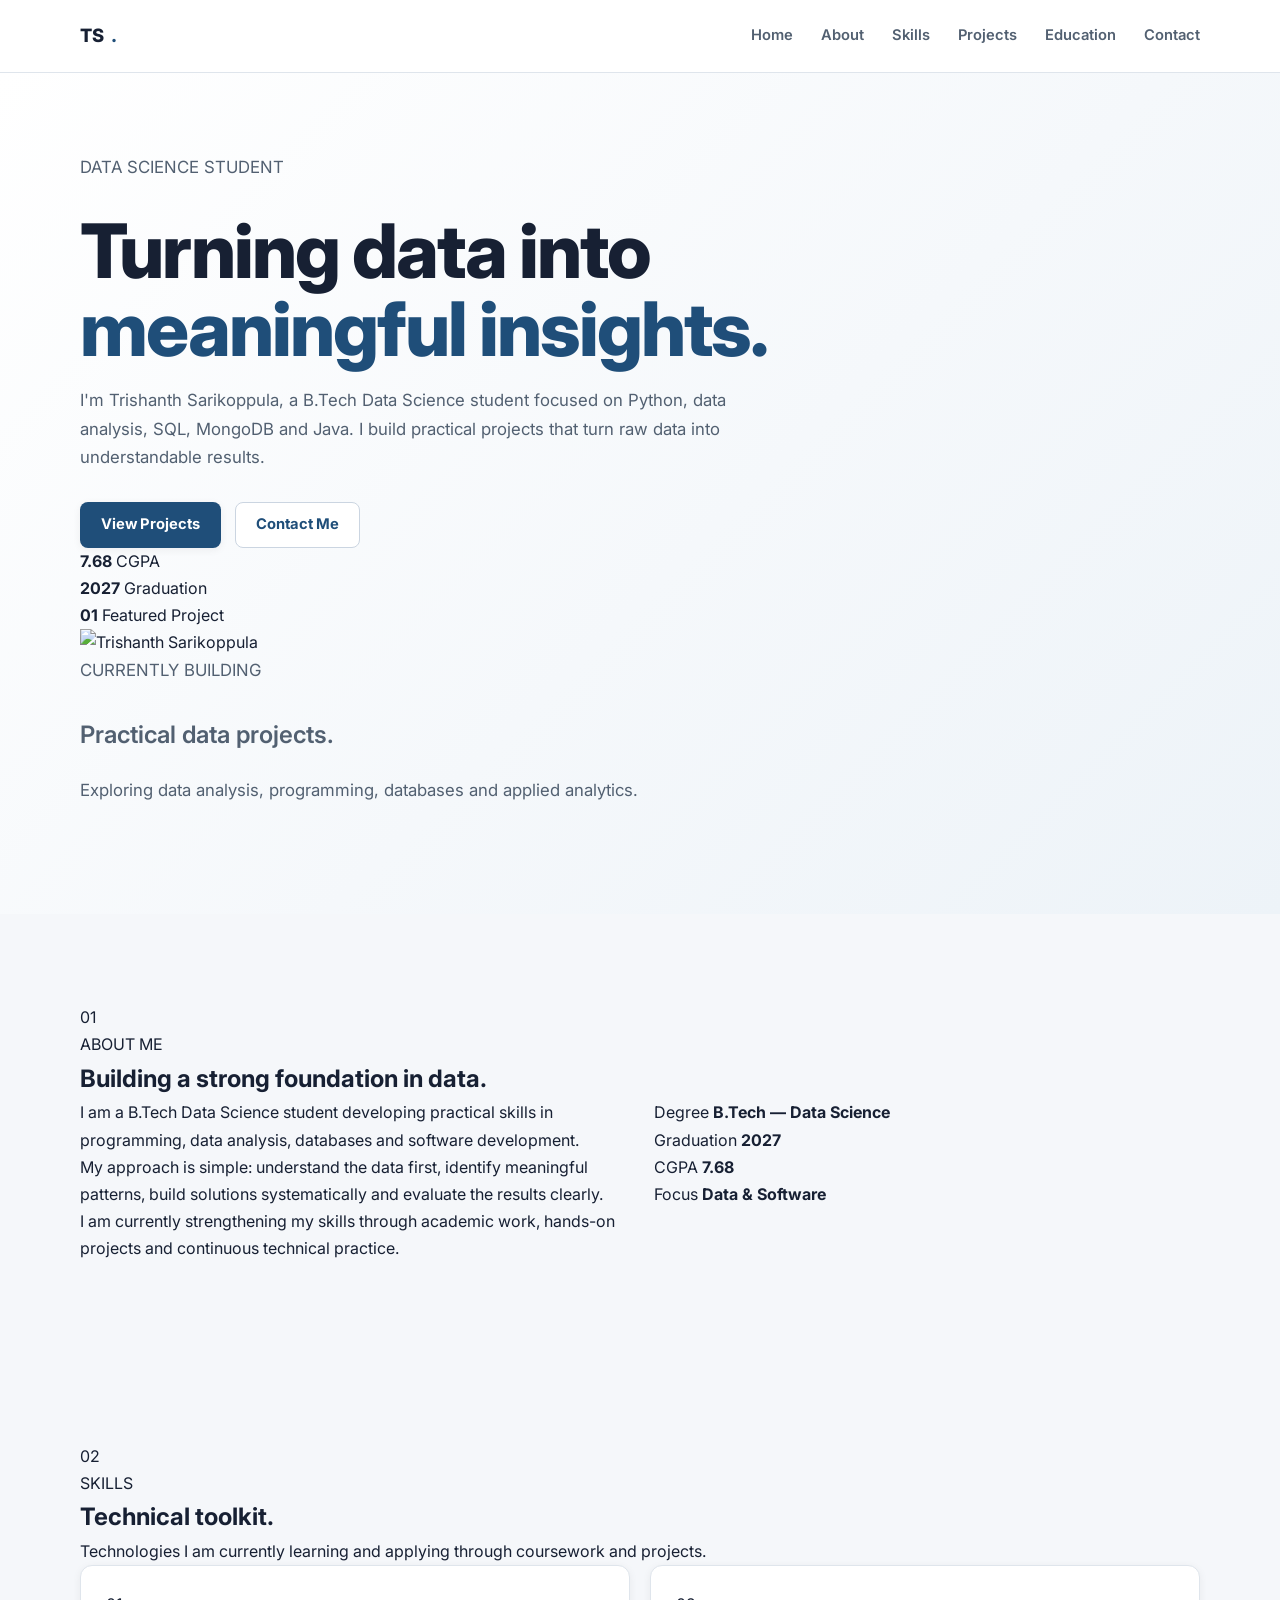
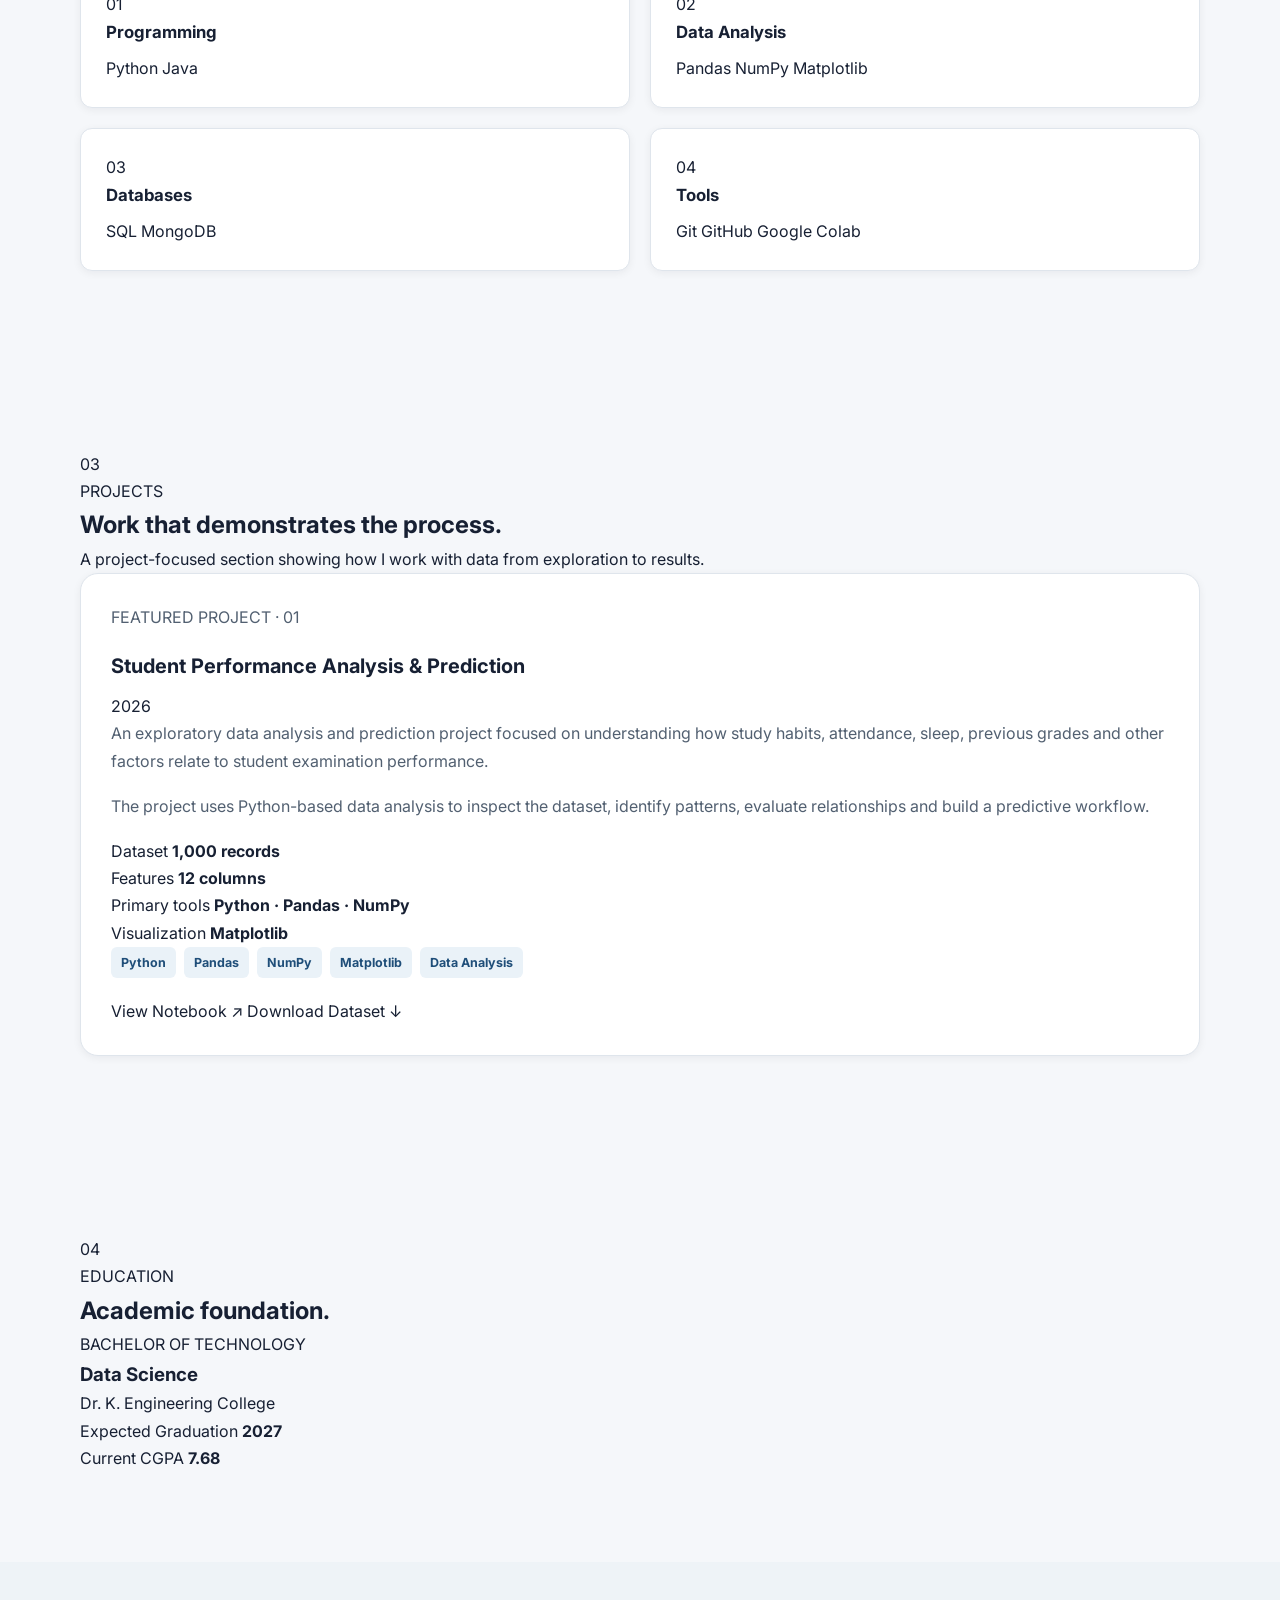
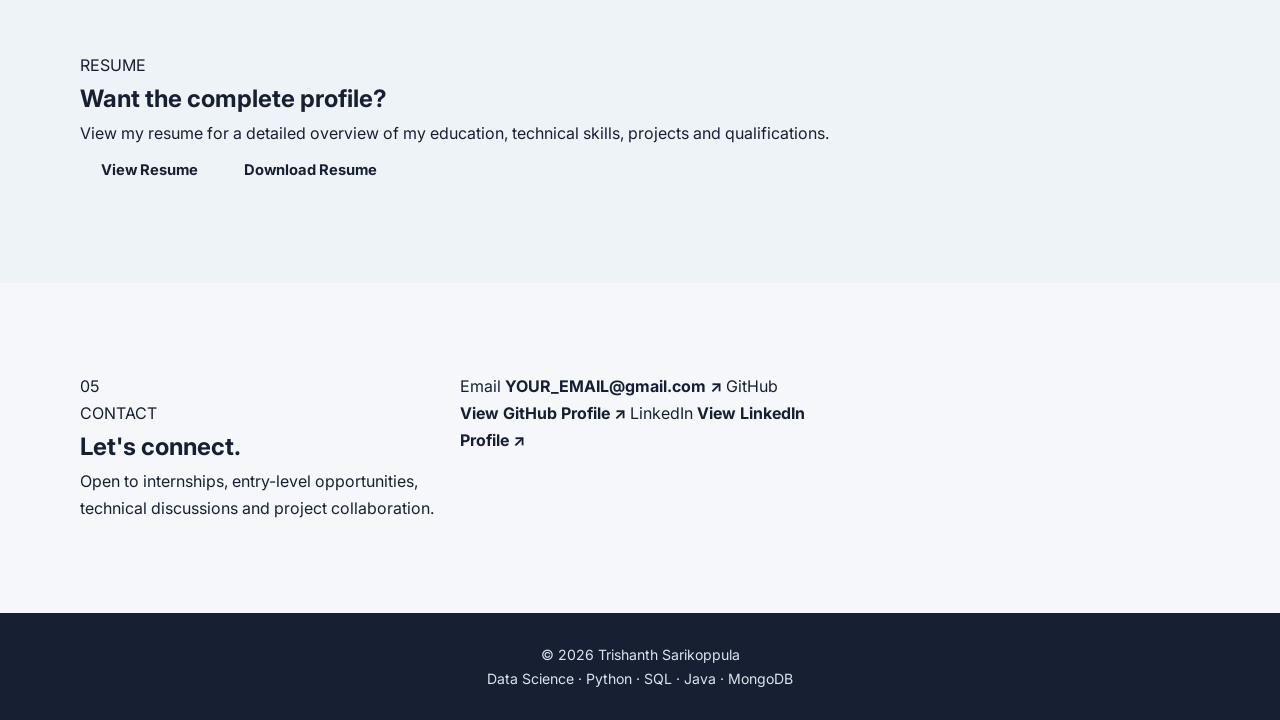
==== commit bd5605b0: "Update index.html" ====
--- a/trishanth-portfolio-final/index.html
+++ b/trishanth-portfolio-final/index.html
@@ -416,29 +416,24 @@
                     </div>
 
 
-                    <div class="project-actions">
-
-                        <a
-                            href="Student_Performance_Analysis_Prediction.ipynb"
-                            class="text-link"
-                            target="_blank"
-                            rel="noopener">
-                            View Notebook ↗
-                        </a>
-
-                        <a
-                            href="student_performance_dataset.csv"
-                            class="text-link"
-                            target="_blank"
-                            rel="noopener">
-                            View Dataset ↗
-                        </a>
-
-                    </div>
-
-                </article>
-
-            </div>
+                  <div class="project-actions">
+
+    <a
+        href="https://github.com/trishanthsarikoppula-create/trishanth-portfolio/blob/main/trishanth-portfolio-final/Student_Performance_Analysis_Prediction.ipynb"
+        class="text-link"
+        target="_blank"
+        rel="noopener">
+        View Notebook ↗
+    </a>
+
+    <a
+        href="student_performance_dataset.csv"
+        class="text-link"
+        download>
+        Download Dataset ↓
+    </a>
+
+</div>
 
         </section>
 
--- a/trishanth-portfolio-final/style.css
+++ b/trishanth-portfolio-final/style.css
@@ -1,2 +1,833 @@
-:root{--navy:#0b1838;--blue:#1267d6;--blue2:#1d7df2;--pale:#edf6ff;--line:#dce9f7;--text:#172442;--muted:#60708d;--white:#fff;--shadow:0 14px 40px rgba(26,82,142,.08);--radius:20px}
-*{box-sizing:border-box;margin:0;padding:0}html{scroll-behavior:smooth}body{font-family:Inter,Arial,sans-serif;color:var(--text);background:#fff;line-height:1.55;overflow-x:hidden}a{text-decoration:none;color:inherit}.container{width:min(1180px,calc(100% - 40px));margin:auto}.site-header{position:sticky;top:0;z-index:100;background:rgba(255,255,255,.9);backdrop-filter:blur(14px);border-bottom:1px solid rgba(220,233,247,.9)}.nav-wrap{height:72px;display:flex;align-items:center;gap:26px}.logo{font-family:Manrope;font-size:28px;font-weight:800;color:var(--blue);margin-right:auto}.logo span{color:#0b1838}nav{display:flex;gap:28px;font-size:14px;font-weight:600}nav a{transition:.2s}nav a:hover{color:var(--blue)}.nav-actions{display:flex;align-items:center;gap:8px}.mini-link{width:36px;height:36px;border:1px solid var(--line);border-radius:10px;display:grid;place-items:center;font-size:12px;font-weight:800;background:#fff}.nav-resume,.btn.primary{background:linear-gradient(135deg,#0e5bbd,#1977e7);color:#fff;border:1px solid #0e5bbd}.nav-resume{padding:10px 15px;border-radius:10px;font-size:13px;font-weight:700}.menu-btn{display:none;border:0;background:none}.hero{position:relative;overflow:hidden;background:linear-gradient(135deg,#f9fcff 0%,#edf6ff 55%,#f7fbff 100%);padding:72px 0 66px;border-bottom:1px solid var(--line)}.hero-grid{display:grid;grid-template-columns:1.2fr .62fr .7fr;gap:42px;align-items:center}.eyebrow,.section-label,.project-kicker{font-size:12px;letter-spacing:.12em;font-weight:800;color:var(--blue)}.eyebrow{display:flex;align-items:center;gap:8px;margin-bottom:15px}.eyebrow span{width:7px;height:7px;background:var(--blue);border-radius:50%}.hero h1{font-family:Manrope;font-size:clamp(40px,5vw,68px);line-height:1.04;letter-spacing:-.04em;margin-bottom:12px;color:var(--navy)}.hero h1 span{color:var(--blue)}.hero h2{font-size:20px;line-height:1.35;margin-bottom:18px}.hero h2 b{font-weight:500;color:#9aabc2}.hero-lead{max-width:690px;color:var(--muted);font-size:16px}.hero-actions{display:flex;flex-wrap:wrap;gap:10px;margin-top:26px}.btn{display:inline-flex;align-items:center;justify-content:center;min-height:46px;padding:0 18px;border-radius:11px;font-size:13px;font-weight:750;border:1px solid var(--line);transition:transform .2s,box-shadow .2s,background .2s}.btn:hover,.nav-resume:hover{transform:translateY(-2px);box-shadow:0 8px 22px rgba(18,103,214,.15)}.btn.secondary{background:#fff;color:var(--navy)}.btn.ghost{background:transparent;color:var(--navy)}.hero-photo{display:flex;justify-content:center}.photo-frame{width:min(270px,100%);aspect-ratio:1/1.1;border-radius:22px;padding:7px;background:#fff;border:1px solid #d4e7fb;box-shadow:var(--shadow)}.photo-frame img{width:100%;height:100%;display:block;object-fit:cover;border-radius:17px}.stats{display:grid;grid-template-columns:1fr 1fr;gap:14px}.stat-card{background:rgba(255,255,255,.9);border:1px solid var(--line);border-radius:16px;padding:20px;box-shadow:0 10px 28px rgba(42,89,140,.05)}.stat-icon{display:block;color:var(--blue);font-size:18px;margin-bottom:8px}.stat-card strong{display:block;font-family:Manrope;font-size:26px;color:var(--navy)}.stat-card small{color:var(--muted)}.hero-orb{position:absolute;border-radius:50%;background:#cfe7ff;opacity:.42;filter:blur(1px)}.orb-one{width:180px;height:180px;left:-90px;top:30px}.orb-two{width:140px;height:140px;right:-50px;bottom:-50px}.section{padding:86px 0}.section-label{margin-bottom:10px}.section-title{font-family:Manrope;font-size:42px;line-height:1.1;letter-spacing:-.035em;color:var(--navy);margin-bottom:20px}.body-copy{color:var(--muted);font-size:15px;max-width:650px;margin-bottom:14px}.about-grid{display:grid;grid-template-columns:1fr 1fr;gap:60px;align-items:start}.principles{display:grid;grid-template-columns:1fr 1fr;gap:14px}.principles article{border:1px solid var(--line);border-radius:16px;padding:20px;background:#fff;box-shadow:var(--shadow)}.principles span,.skill-number{font-size:11px;font-weight:800;color:var(--blue);letter-spacing:.08em}.principles h3{font-size:15px;margin:8px 0}.principles p{font-size:13px;color:var(--muted)}.skills-section{background:var(--pale);border-top:1px solid #e3effb;border-bottom:1px solid #e3effb}.muted{color:var(--muted);font-size:14px}.skills-grid{display:grid;grid-template-columns:repeat(5,1fr);gap:12px;margin-top:28px}.skill-card{background:#fff;border:1px solid var(--line);border-radius:16px;padding:20px;min-height:130px;box-shadow:0 8px 25px rgba(42,89,140,.045);transition:.2s}.skill-card:hover{transform:translateY(-3px);box-shadow:0 12px 30px rgba(42,89,140,.09)}.skill-card h3{margin-top:20px;font-size:16px}.skill-card p{font-size:12px;color:var(--muted);margin-top:3px}.project-layout{display:grid;grid-template-columns:.28fr 1fr;gap:28px;align-items:start}.project-intro .body-copy{max-width:260px}.project-card{border:1px solid var(--line);border-radius:20px;padding:26px;background:#fff;box-shadow:var(--shadow)}.project-top{display:flex;justify-content:space-between;gap:24px}.project-kicker{font-size:10px}.project-card h3{font-family:Manrope;font-size:25px;color:var(--navy);margin:7px 0}.project-card p{color:var(--muted);font-size:14px;max-width:720px}.project-actions{display:flex;flex-wrap:wrap;justify-content:flex-end;gap:8px;align-content:start}.btn.small{min-height:40px;padding:0 13px;font-size:12px}.metrics{display:grid;grid-template-columns:repeat(5,1fr);border-top:1px solid var(--line);border-bottom:1px solid var(--line);margin:24px 0;padding:17px 0;gap:12px}.metrics div{padding-right:12px;border-right:1px solid var(--line)}.metrics div:last-child{border-right:0}.metrics span,.metrics small{display:block;color:var(--muted);font-size:11px}.metrics strong{display:block;color:var(--navy);font-size:19px;margin:4px 0}.project-bottom{display:grid;grid-template-columns:1fr .8fr;gap:30px}.tags{display:flex;flex-wrap:wrap;gap:7px;align-content:start}.tags span{padding:6px 10px;background:#edf6ff;border:1px solid #d9eaff;border-radius:999px;font-size:11px;color:#24578f}.project-bottom ul{list-style:none;display:grid;gap:7px}.project-bottom li{font-size:12px;color:var(--muted)}.project-bottom li::before{content:'›';color:var(--blue);font-weight:900;margin-right:8px}.education-section{background:#fbfdff}.education-grid{display:grid;grid-template-columns:1.6fr .7fr .7fr;gap:14px}.education-main,.education-small{position:relative;background:#fff;border:1px solid var(--line);border-radius:18px;padding:22px;box-shadow:var(--shadow)}.education-main{display:flex;gap:18px;align-items:flex-start}.edu-dot{width:10px;height:10px;border-radius:50%;background:var(--blue);margin-top:7px;box-shadow:0 0 0 6px #eaf4ff}.edu-date{font-size:11px;color:var(--blue);font-weight:800}.education h3,.education-main h3,.education-small h3{font-size:16px;margin:6px 0}.education-main p{color:var(--muted);font-size:12px}.badge{margin-left:auto;white-space:nowrap;background:#edf6ff;color:var(--blue);border-radius:999px;padding:6px 9px;font-size:11px}.education-small .badge{display:inline-block;margin-top:15px;margin-left:0}.contact-section{background:linear-gradient(135deg,#edf6ff,#f7fbff);padding:55px 0;border-top:1px solid var(--line)}.contact-wrap{display:grid;grid-template-columns:.7fr 1.3fr;gap:35px;align-items:center}.contact-wrap h2{font-family:Manrope;font-size:38px;margin:5px 0}.contact-wrap p{color:var(--muted);font-size:14px}.contact-links{display:grid;grid-template-columns:1fr 1fr;gap:10px}.contact-card{border:1px solid var(--line);background:#fff;border-radius:14px;padding:14px;display:flex;align-items:center;gap:12px;text-align:left;min-width:0}.contact-card>span{width:38px;height:38px;border-radius:10px;background:#edf6ff;color:var(--blue);display:grid;place-items:center;font-weight:800}.contact-card div{min-width:0;flex:1}.contact-card small,.contact-card strong{display:block}.contact-card small{font-size:10px;color:var(--muted)}.contact-card strong{font-size:12px;white-space:nowrap;overflow:hidden;text-overflow:ellipsis}.contact-card em{font-style:normal;font-size:10px;color:var(--blue)}.resume-final{grid-column:span 2}.contact-card button{font:inherit}button.contact-card{cursor:pointer;font:inherit;color:inherit}footer{padding:20px 0;background:#fff;border-top:1px solid var(--line)}.footer-wrap{display:flex;align-items:center;gap:14px;color:var(--muted);font-size:11px}.footer-wrap strong{font-family:Manrope;font-size:20px;color:var(--blue);margin-right:auto}.reveal{opacity:0;transform:translateY(12px);transition:opacity .55s ease,transform .55s ease}.reveal.visible{opacity:1;transform:none}.delay-1{transition-delay:.08s}.delay-2{transition-delay:.16s}@media(max-width:1050px){.hero-grid{grid-template-columns:1fr .65fr}.stats{grid-column:1/-1;grid-template-columns:repeat(4,1fr)}.skills-grid{grid-template-columns:repeat(4,1fr)}.project-layout{grid-template-columns:1fr}.project-intro .body-copy{max-width:600px}.education-grid{grid-template-columns:1fr 1fr}.education-main{grid-column:1/-1}.contact-wrap{grid-template-columns:1fr}.contact-links{grid-template-columns:1fr 1fr}}@media(max-width:760px){.container{width:min(100% - 28px,1180px)}.nav-wrap{height:64px}.menu-btn{display:flex;flex-direction:column;gap:4px;margin-left:auto}.menu-btn span{width:22px;height:2px;background:var(--navy)}nav{display:none;position:absolute;top:64px;left:14px;right:14px;background:#fff;border:1px solid var(--line);border-radius:14px;padding:14px;box-shadow:var(--shadow);flex-direction:column;gap:12px}.site-header.menu-open nav{display:flex}.nav-actions .mini-link,.nav-resume{display:none}.hero{padding:55px 0}.hero-grid{grid-template-columns:1fr}.hero-photo{order:-1;justify-content:flex-start}.photo-frame{width:210px}.stats{grid-template-columns:1fr 1fr}.section{padding:65px 0}.about-grid,.project-bottom{grid-template-columns:1fr}.principles{grid-template-columns:1fr 1fr}.skills-grid{grid-template-columns:repeat(2,1fr)}.project-top{flex-direction:column}.project-actions{justify-content:flex-start}.metrics{grid-template-columns:repeat(2,1fr)}.metrics div:nth-child(2),.metrics div:nth-child(4){border-right:0}.education-grid{grid-template-columns:1fr}.education-main{grid-column:auto}.contact-links{grid-template-columns:1fr}.resume-final{grid-column:auto}.footer-wrap{flex-wrap:wrap}.footer-wrap strong{margin-right:0;width:100%}}@media(max-width:440px){.hero h1{font-size:38px}.hero h2{font-size:17px}.hero-actions .btn{width:100%}.principles{grid-template-columns:1fr}.skills-grid{grid-template-columns:1fr 1fr}.metrics strong{font-size:16px}.contact-wrap h2{font-size:32px}}
+/* ================================
+   TRISHANTH SARIKOPPULA PORTFOLIO
+   Professional Portfolio Styles
+   ================================ */
+
+:root {
+    --bg: #f5f7fa;
+    --surface: #ffffff;
+    --surface-soft: #f8fafc;
+
+    --text: #172033;
+    --text-soft: #526071;
+    --text-muted: #718096;
+
+    --primary: #1f4e79;
+    --primary-dark: #163a5c;
+    --primary-light: #eaf2f8;
+
+    --border: #dfe5ec;
+    --border-dark: #cbd5e1;
+
+    --shadow-sm: 0 2px 8px rgba(15, 23, 42, 0.06);
+    --shadow-md: 0 8px 24px rgba(15, 23, 42, 0.08);
+    --shadow-lg: 0 16px 40px rgba(15, 23, 42, 0.10);
+
+    --radius-sm: 8px;
+    --radius-md: 12px;
+    --radius-lg: 18px;
+
+    --max-width: 1120px;
+}
+
+/* ================================
+   RESET
+   ================================ */
+
+* {
+    margin: 0;
+    padding: 0;
+    box-sizing: border-box;
+}
+
+html {
+    scroll-behavior: smooth;
+}
+
+body {
+    font-family: "Inter", Arial, sans-serif;
+    background: var(--bg);
+    color: var(--text);
+    line-height: 1.7;
+    font-size: 16px;
+}
+
+img {
+    max-width: 100%;
+    display: block;
+}
+
+a {
+    color: inherit;
+    text-decoration: none;
+}
+
+button,
+a {
+    -webkit-tap-highlight-color: transparent;
+}
+
+/* ================================
+   GLOBAL CONTAINER
+   ================================ */
+
+.container {
+    width: min(92%, var(--max-width));
+    margin: 0 auto;
+}
+
+section {
+    padding: 90px 0;
+}
+
+.section-title {
+    font-size: 2rem;
+    line-height: 1.2;
+    margin-bottom: 12px;
+    font-weight: 800;
+    letter-spacing: -0.5px;
+}
+
+.section-subtitle {
+    color: var(--text-soft);
+    max-width: 700px;
+    margin-bottom: 40px;
+}
+
+/* ================================
+   HEADER / NAVIGATION
+   ================================ */
+
+.site-header {
+    position: sticky;
+    top: 0;
+    z-index: 1000;
+
+    background: rgba(255, 255, 255, 0.96);
+    border-bottom: 1px solid var(--border);
+
+    backdrop-filter: blur(12px);
+    -webkit-backdrop-filter: blur(12px);
+}
+
+.site-header .container {
+    min-height: 72px;
+    display: flex;
+    align-items: center;
+    justify-content: space-between;
+    gap: 25px;
+}
+
+.logo {
+    display: inline-flex;
+    align-items: center;
+    gap: 8px;
+
+    font-size: 1.15rem;
+    font-weight: 800;
+    letter-spacing: -0.3px;
+}
+
+.logo span {
+    color: var(--primary);
+}
+
+#nav {
+    display: flex;
+    align-items: center;
+    gap: 28px;
+}
+
+#nav a {
+    position: relative;
+
+    color: var(--text-soft);
+    font-size: 0.92rem;
+    font-weight: 600;
+
+    transition:
+        color 0.2s ease,
+        transform 0.2s ease;
+}
+
+#nav a::after {
+    content: "";
+
+    position: absolute;
+    left: 0;
+    bottom: -8px;
+
+    width: 0;
+    height: 2px;
+
+    background: var(--primary);
+
+    transition: width 0.2s ease;
+}
+
+#nav a:hover {
+    color: var(--primary);
+}
+
+#nav a:hover::after {
+    width: 100%;
+}
+
+/* ================================
+   MOBILE MENU
+   ================================ */
+
+.menu-btn {
+    display: none;
+
+    width: 42px;
+    height: 42px;
+
+    border: 1px solid var(--border);
+    border-radius: var(--radius-sm);
+
+    background: var(--surface);
+    cursor: pointer;
+
+    align-items: center;
+    justify-content: center;
+    flex-direction: column;
+    gap: 5px;
+}
+
+.menu-btn span {
+    width: 20px;
+    height: 2px;
+    background: var(--text);
+    border-radius: 2px;
+}
+
+/* ================================
+   HERO
+   ================================ */
+
+#home {
+    min-height: calc(100vh - 72px);
+
+    display: flex;
+    align-items: center;
+
+    padding: 80px 0;
+    background:
+        linear-gradient(
+            135deg,
+            #ffffff 0%,
+            #f5f8fb 55%,
+            #edf3f8 100%
+        );
+}
+
+.hero {
+    display: grid;
+    grid-template-columns: 1.3fr 0.7fr;
+    align-items: center;
+    gap: 70px;
+}
+
+.hero-content {
+    max-width: 720px;
+}
+
+.hero-kicker {
+    display: inline-block;
+
+    margin-bottom: 18px;
+    padding: 7px 12px;
+
+    background: var(--primary-light);
+    color: var(--primary);
+
+    border: 1px solid #d6e5f2;
+    border-radius: 999px;
+
+    font-size: 0.82rem;
+    font-weight: 700;
+    letter-spacing: 0.4px;
+}
+
+.hero h1 {
+    font-size: clamp(2.6rem, 6vw, 4.7rem);
+    line-height: 1.04;
+
+    letter-spacing: -2px;
+    font-weight: 800;
+
+    margin-bottom: 18px;
+}
+
+.hero h1 span {
+    color: var(--primary);
+}
+
+.hero h2 {
+    font-size: clamp(1.15rem, 2vw, 1.5rem);
+    font-weight: 600;
+
+    color: var(--text-soft);
+
+    margin-bottom: 20px;
+}
+
+.hero p {
+    max-width: 680px;
+
+    color: var(--text-soft);
+    font-size: 1.05rem;
+
+    margin-bottom: 30px;
+}
+
+/* ================================
+   HERO BUTTONS
+   ================================ */
+
+.hero-actions {
+    display: flex;
+    flex-wrap: wrap;
+    gap: 14px;
+}
+
+.btn {
+    display: inline-flex;
+    align-items: center;
+    justify-content: center;
+
+    min-height: 46px;
+    padding: 0 20px;
+
+    border-radius: var(--radius-sm);
+
+    font-size: 0.92rem;
+    font-weight: 700;
+
+    border: 1px solid transparent;
+
+    cursor: pointer;
+
+    transition:
+        transform 0.2s ease,
+        box-shadow 0.2s ease,
+        background 0.2s ease,
+        border-color 0.2s ease;
+}
+
+.btn:hover {
+    transform: translateY(-2px);
+}
+
+.btn-primary {
+    background: var(--primary);
+    color: #ffffff;
+
+    box-shadow: var(--shadow-sm);
+}
+
+.btn-primary:hover {
+    background: var(--primary-dark);
+    box-shadow: var(--shadow-md);
+}
+
+.btn-secondary {
+    background: #ffffff;
+    color: var(--primary);
+
+    border-color: var(--border-dark);
+}
+
+.btn-secondary:hover {
+    border-color: var(--primary);
+    box-shadow: var(--shadow-sm);
+}
+
+/* ================================
+   PROFILE IMAGE
+   ================================ */
+
+.hero-image {
+    display: flex;
+    justify-content: center;
+    align-items: center;
+}
+
+.profile-frame {
+    width: min(330px, 80vw);
+    aspect-ratio: 1 / 1;
+
+    padding: 10px;
+
+    background: #ffffff;
+
+    border: 1px solid var(--border);
+    border-radius: 50%;
+
+    box-shadow: var(--shadow-lg);
+}
+
+.profile-frame img {
+    width: 100%;
+    height: 100%;
+
+    object-fit: cover;
+
+    border-radius: 50%;
+}
+
+/* ================================
+   ABOUT
+   ================================ */
+
+.about-grid {
+    display: grid;
+    grid-template-columns: 1fr 1fr;
+    gap: 28px;
+}
+
+.about-card {
+    background: var(--surface);
+
+    border: 1px solid var(--border);
+    border-radius: var(--radius-lg);
+
+    padding: 32px;
+
+    box-shadow: var(--shadow-sm);
+}
+
+.about-card h3 {
+    margin-bottom: 14px;
+
+    font-size: 1.25rem;
+}
+
+.about-card p {
+    color: var(--text-soft);
+}
+
+/* ================================
+   SKILLS
+   ================================ */
+
+.skills-grid {
+    display: grid;
+    grid-template-columns: repeat(2, 1fr);
+    gap: 20px;
+}
+
+.skill-card {
+    background: var(--surface);
+
+    border: 1px solid var(--border);
+    border-radius: var(--radius-md);
+
+    padding: 25px;
+
+    box-shadow: var(--shadow-sm);
+
+    transition:
+        transform 0.2s ease,
+        box-shadow 0.2s ease;
+}
+
+.skill-card:hover {
+    transform: translateY(-4px);
+    box-shadow: var(--shadow-md);
+}
+
+.skill-card h3 {
+    margin-bottom: 8px;
+    font-size: 1.05rem;
+}
+
+.skill-card p {
+    color: var(--text-soft);
+}
+
+/* ================================
+   PROJECTS
+   ================================ */
+
+.projects-grid {
+    display: grid;
+    grid-template-columns: repeat(2, 1fr);
+    gap: 24px;
+}
+
+.project-card {
+    background: var(--surface);
+
+    border: 1px solid var(--border);
+    border-radius: var(--radius-lg);
+
+    padding: 30px;
+
+    box-shadow: var(--shadow-sm);
+
+    transition:
+        transform 0.2s ease,
+        box-shadow 0.2s ease;
+}
+
+.project-card:hover {
+    transform: translateY(-5px);
+    box-shadow: var(--shadow-md);
+}
+
+.project-card h3 {
+    margin-bottom: 10px;
+    font-size: 1.25rem;
+}
+
+.project-card p {
+    color: var(--text-soft);
+    margin-bottom: 18px;
+}
+
+.project-tags {
+    display: flex;
+    flex-wrap: wrap;
+    gap: 8px;
+    margin-bottom: 20px;
+}
+
+.project-tags span {
+    padding: 5px 10px;
+
+    background: var(--primary-light);
+    color: var(--primary);
+
+    border-radius: 6px;
+
+    font-size: 0.78rem;
+    font-weight: 700;
+}
+
+/* ================================
+   EDUCATION / EXPERIENCE
+   ================================ */
+
+.timeline {
+    position: relative;
+
+    display: grid;
+    gap: 22px;
+}
+
+.timeline-item {
+    position: relative;
+
+    background: var(--surface);
+
+    border: 1px solid var(--border);
+    border-radius: var(--radius-md);
+
+    padding: 26px 28px;
+
+    box-shadow: var(--shadow-sm);
+}
+
+.timeline-item h3 {
+    margin-bottom: 5px;
+}
+
+.timeline-item .date {
+    color: var(--primary);
+
+    font-size: 0.85rem;
+    font-weight: 700;
+
+    margin-bottom: 10px;
+}
+
+.timeline-item p {
+    color: var(--text-soft);
+}
+
+/* ================================
+   RESUME
+   ================================ */
+
+.resume-section {
+    background: #eef3f7;
+}
+
+.resume-box {
+    display: flex;
+    align-items: center;
+    justify-content: space-between;
+
+    gap: 30px;
+
+    background: var(--surface);
+
+    border: 1px solid var(--border);
+    border-radius: var(--radius-lg);
+
+    padding: 38px;
+
+    box-shadow: var(--shadow-md);
+}
+
+.resume-box h3 {
+    margin-bottom: 7px;
+    font-size: 1.35rem;
+}
+
+.resume-box p {
+    color: var(--text-soft);
+}
+
+/* ================================
+   CONTACT
+   ================================ */
+
+.contact-grid {
+    display: grid;
+    grid-template-columns: repeat(3, 1fr);
+    gap: 20px;
+}
+
+.contact-card {
+    display: block;
+
+    background: var(--surface);
+
+    border: 1px solid var(--border);
+    border-radius: var(--radius-md);
+
+    padding: 25px;
+
+    box-shadow: var(--shadow-sm);
+
+    transition:
+        transform 0.2s ease,
+        box-shadow 0.2s ease,
+        border-color 0.2s ease;
+}
+
+.contact-card:hover {
+    transform: translateY(-4px);
+    box-shadow: var(--shadow-md);
+    border-color: #b9c8d8;
+}
+
+.contact-card h3 {
+    margin-bottom: 7px;
+}
+
+.contact-card p {
+    color: var(--text-soft);
+    font-size: 0.92rem;
+}
+
+/* ================================
+   FOOTER
+   ================================ */
+
+footer {
+    padding: 30px 0;
+
+    background: #172033;
+    color: #dbe4ee;
+
+    text-align: center;
+
+    font-size: 0.88rem;
+}
+
+footer a {
+    color: #ffffff;
+    font-weight: 600;
+}
+
+/* ================================
+   GENERAL UTILITIES
+   ================================ */
+
+.text-center {
+    text-align: center;
+}
+
+.muted {
+    color: var(--text-muted);
+}
+
+.hidden {
+    display: none !important;
+}
+
+/* ================================
+   RESPONSIVE — TABLET
+   ================================ */
+
+@media (max-width: 900px) {
+
+    .hero {
+        grid-template-columns: 1fr;
+        text-align: center;
+        gap: 45px;
+    }
+
+    .hero-content {
+        margin: 0 auto;
+    }
+
+    .hero p {
+        margin-left: auto;
+        margin-right: auto;
+    }
+
+    .hero-actions {
+        justify-content: center;
+    }
+
+    .hero-image {
+        order: -1;
+    }
+
+    .profile-frame {
+        width: 260px;
+    }
+
+    .about-grid,
+    .skills-grid,
+    .projects-grid {
+        grid-template-columns: 1fr;
+    }
+
+    .contact-grid {
+        grid-template-columns: repeat(2, 1fr);
+    }
+
+    .resume-box {
+        flex-direction: column;
+        align-items: flex-start;
+    }
+}
+
+/* ================================
+   RESPONSIVE — MOBILE
+   ================================ */
+
+@media (max-width: 700px) {
+
+    section {
+        padding: 65px 0;
+    }
+
+    .site-header .container {
+        min-height: 64px;
+    }
+
+    .menu-btn {
+        display: flex;
+    }
+
+    #nav {
+        position: absolute;
+
+        top: 64px;
+        left: 0;
+        right: 0;
+
+        display: none;
+        flex-direction: column;
+        align-items: stretch;
+
+        padding: 18px;
+
+        background: #ffffff;
+
+        border-bottom: 1px solid var(--border);
+        box-shadow: var(--shadow-md);
+    }
+
+    #nav.active {
+        display: flex;
+    }
+
+    #nav a {
+        padding: 12px 8px;
+    }
+
+    #nav a::after {
+        display: none;
+    }
+
+    .hero {
+        gap: 35px;
+    }
+
+    .hero h1 {
+        font-size: 2.6rem;
+        letter-spacing: -1.2px;
+    }
+
+    .hero h2 {
+        font-size: 1.15rem;
+    }
+
+    .hero p {
+        font-size: 0.98rem;
+    }
+
+    .hero-actions {
+        flex-direction: column;
+        align-items: stretch;
+    }
+
+    .btn {
+        width: 100%;
+    }
+
+    .profile-frame {
+        width: 220px;
+    }
+
+    .section-title {
+        font-size: 1.75rem;
+    }
+
+    .about-card,
+    .skill-card,
+    .project-card,
+    .timeline-item,
+    .resume-box {
+        padding: 24px;
+    }
+
+    .contact-grid {
+        grid-template-columns: 1fr;
+    }
+}
+
+/* ================================
+   ACCESSIBILITY
+   ================================ */
+
+:focus-visible {
+    outline: 3px solid rgba(31, 78, 121, 0.25);
+    outline-offset: 3px;
+}
+
+/* ================================
+   REDUCED MOTION
+   ================================ */
+
+@media (prefers-reduced-motion: reduce) {
+
+    html {
+        scroll-behavior: auto;
+    }
+
+    *,
+    *::before,
+    *::after {
+        transition: none !important;
+        animation: none !important;
+    }
+}
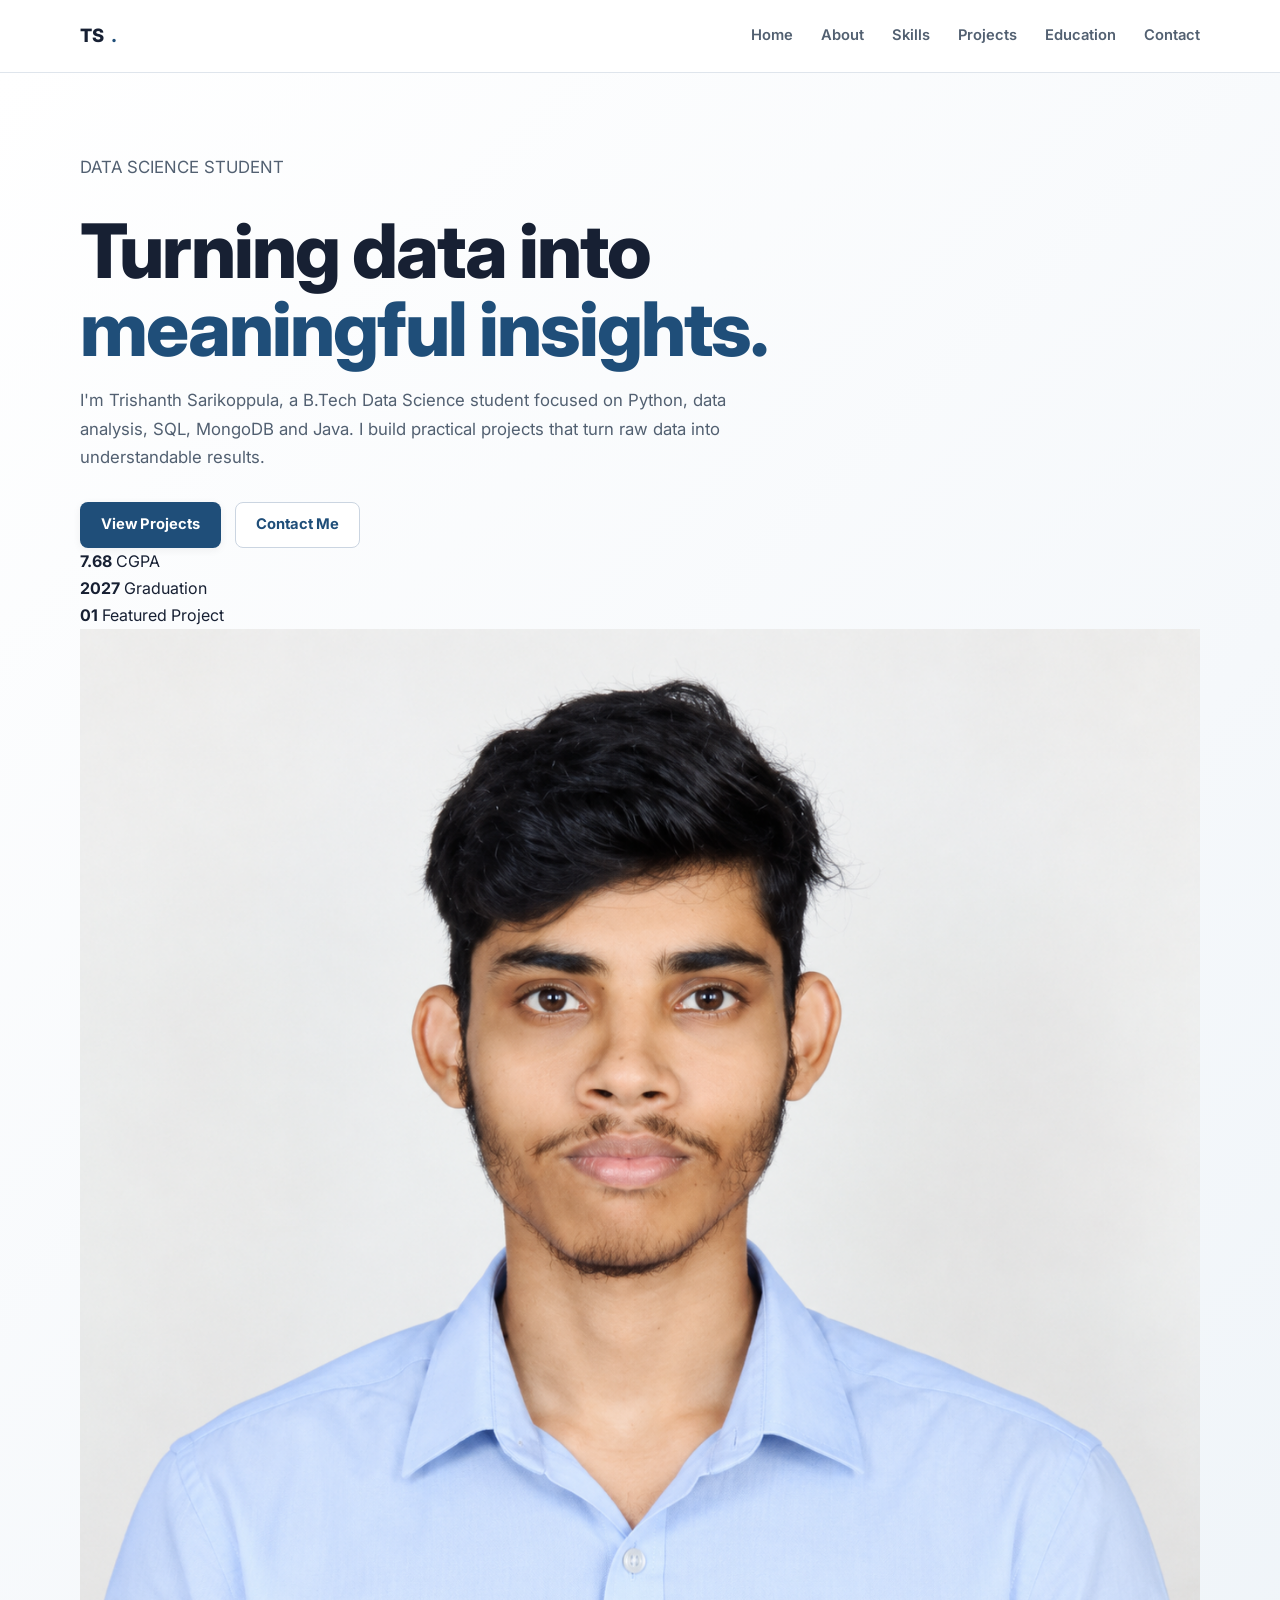
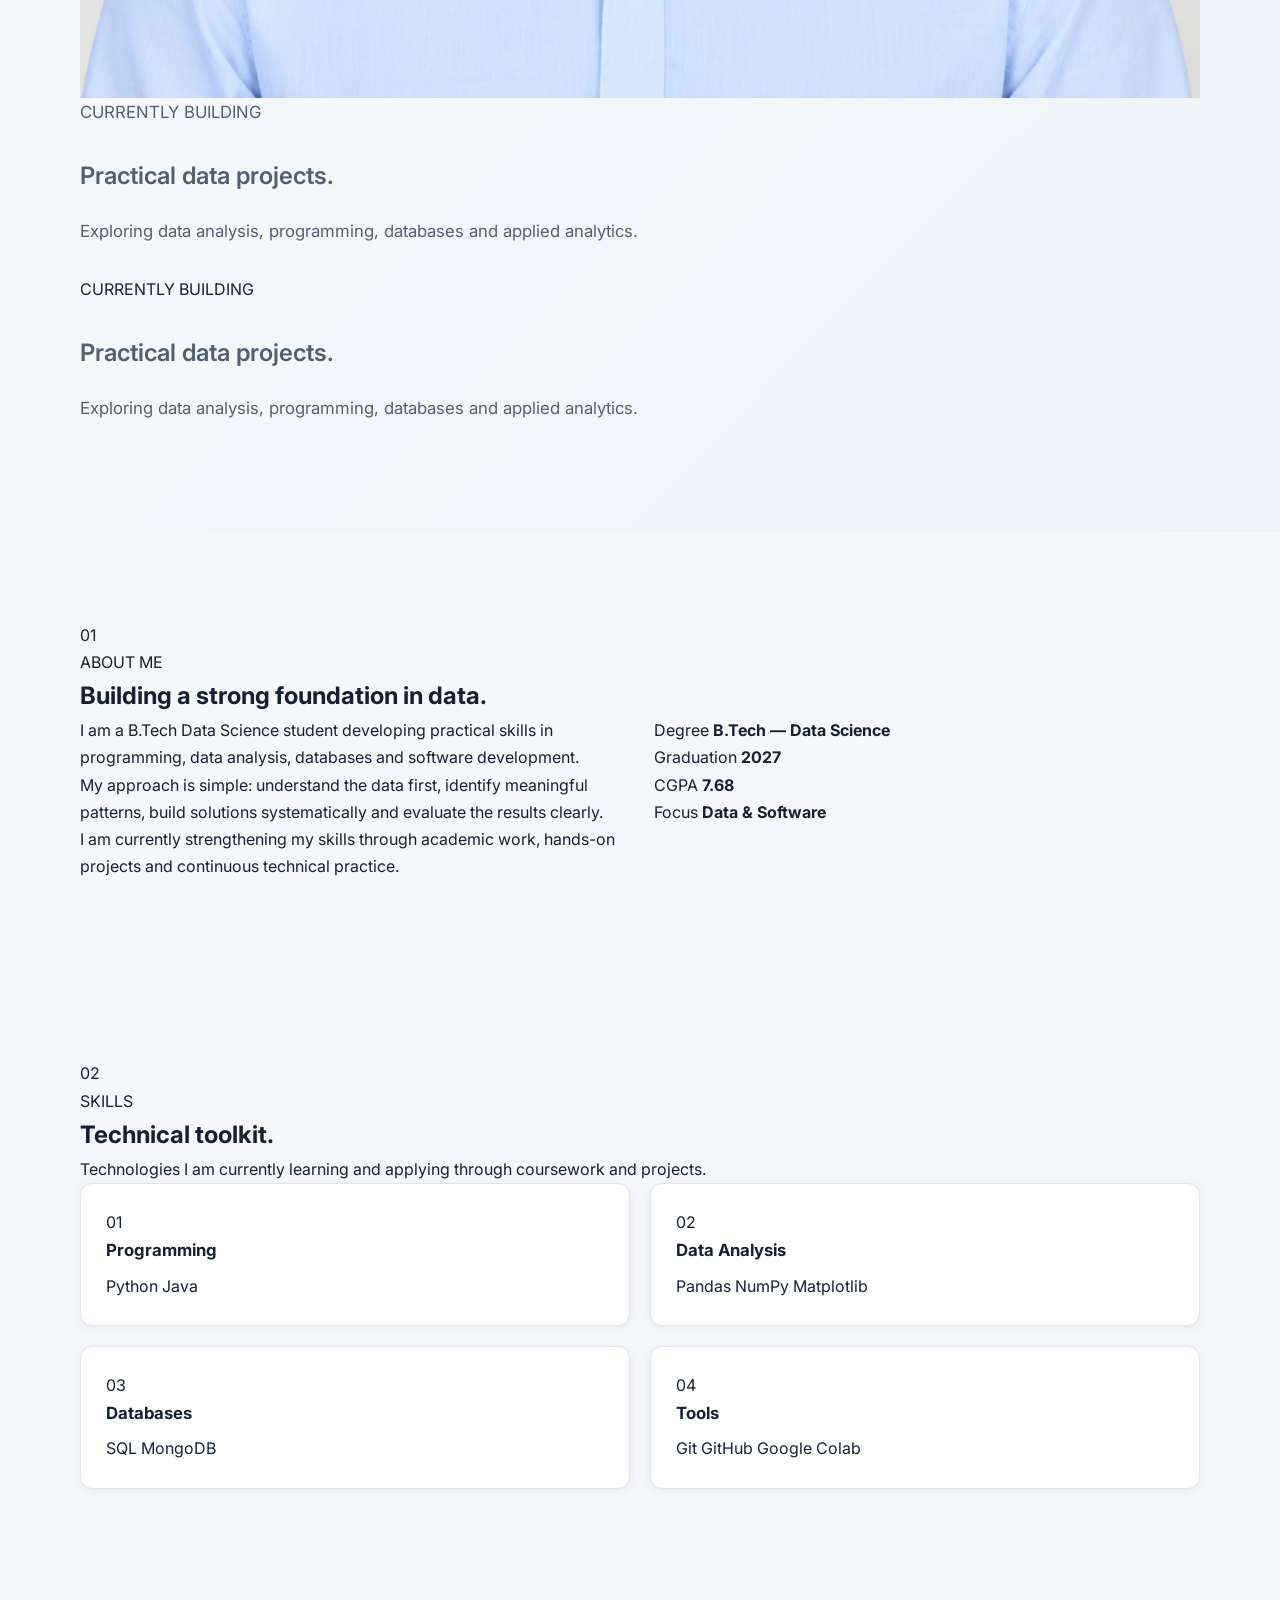
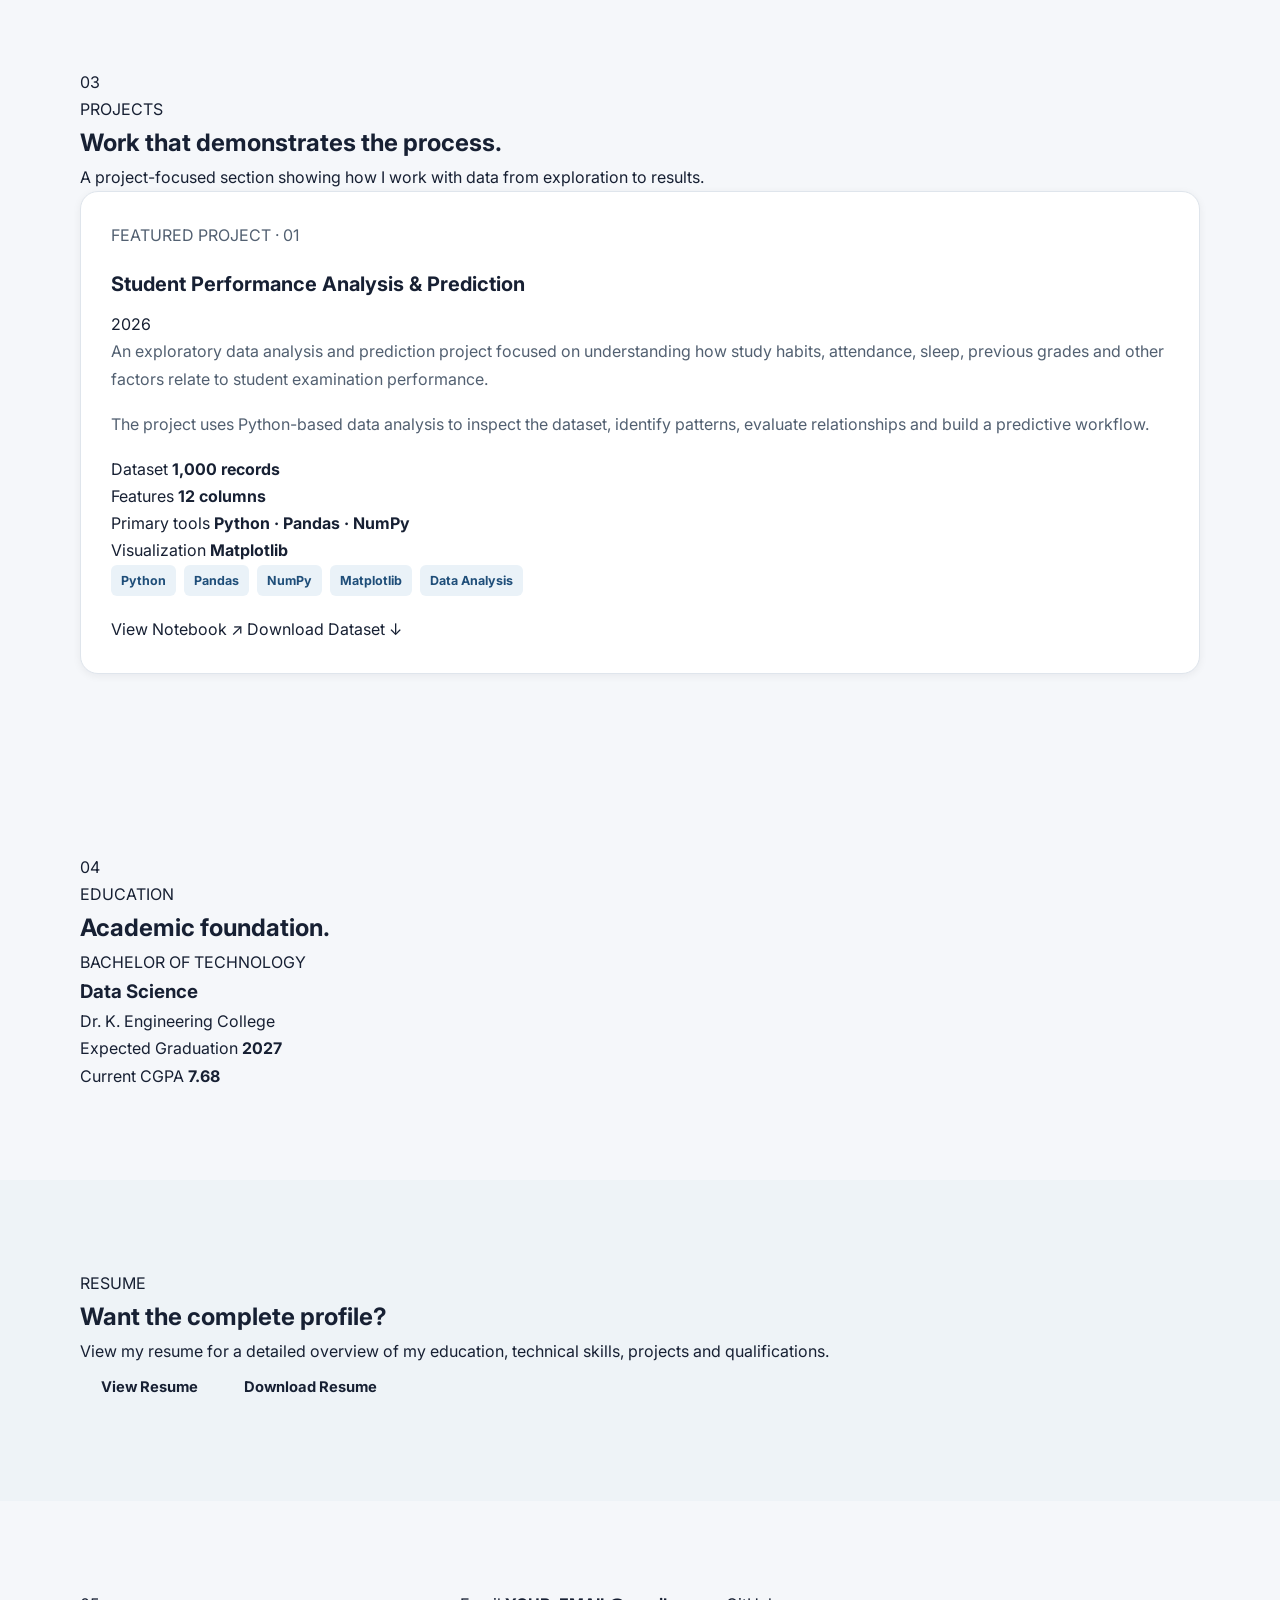
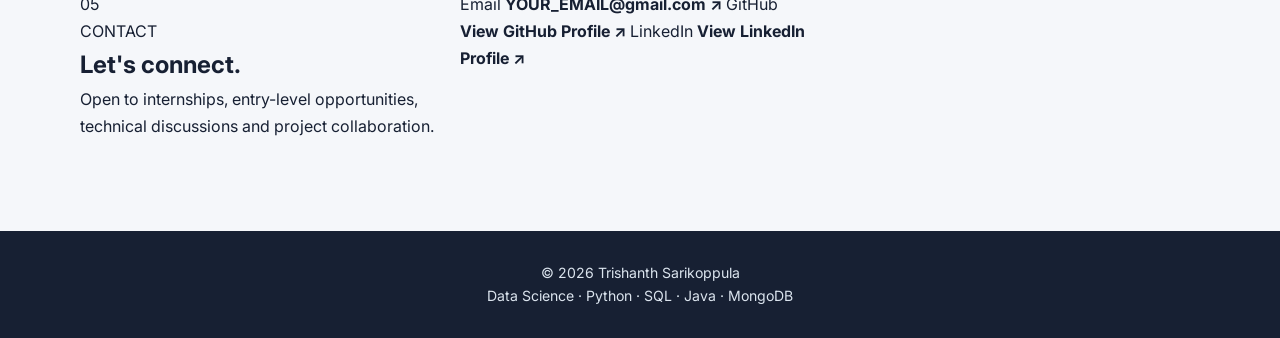
==== commit a86be202: "Update index.html" ====
--- a/trishanth-portfolio-final/index.html
+++ b/trishanth-portfolio-final/index.html
@@ -119,18 +119,37 @@
 
                 <div class="hero-profile reveal">
 
-                    <div class="profile-card">
-
-                        <div class="profile-image-wrap">
-                            <img
-                                src="assets/profile.jpg"
-                                alt="Trishanth Sarikoppula"
-                                class="profile-image">
-                        </div>
-
-                        <div class="profile-info">
-
-                            <p class="profile-label">
+                    <div class="hero-profile reveal">
+
+    <div class="profile-card">
+
+        <div class="profile-image-wrap">
+            <img
+                src="assets/profile.jpg"
+                alt="Trishanth Sarikoppula"
+                class="profile-image">
+        </div>
+
+        <div class="profile-info">
+
+            <p class="profile-label">
+                CURRENTLY BUILDING
+            </p>
+
+            <h2>
+                Practical data projects.
+            </h2>
+
+            <p>
+                Exploring data analysis, programming,
+                databases and applied analytics.
+            </p>
+
+        </div>
+
+    </div>
+
+</div>
                                 CURRENTLY BUILDING
                             </p>
 
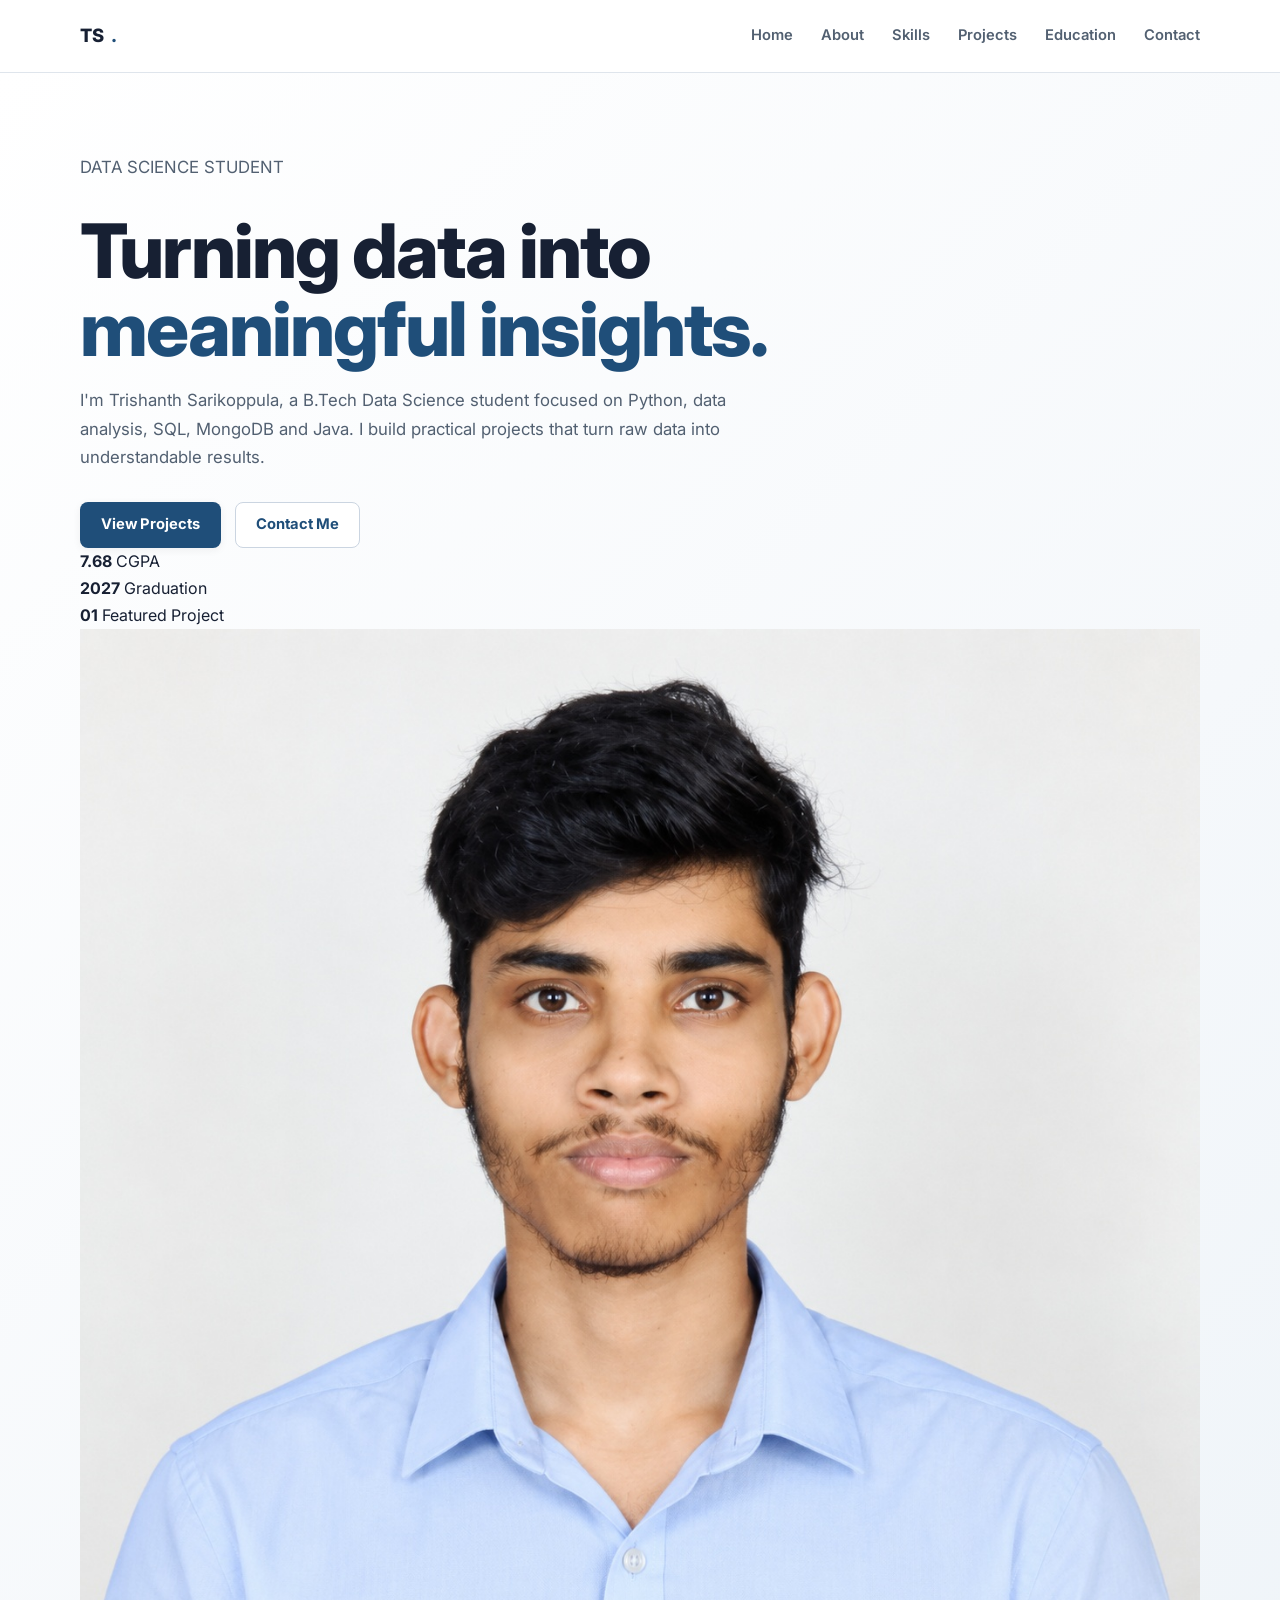
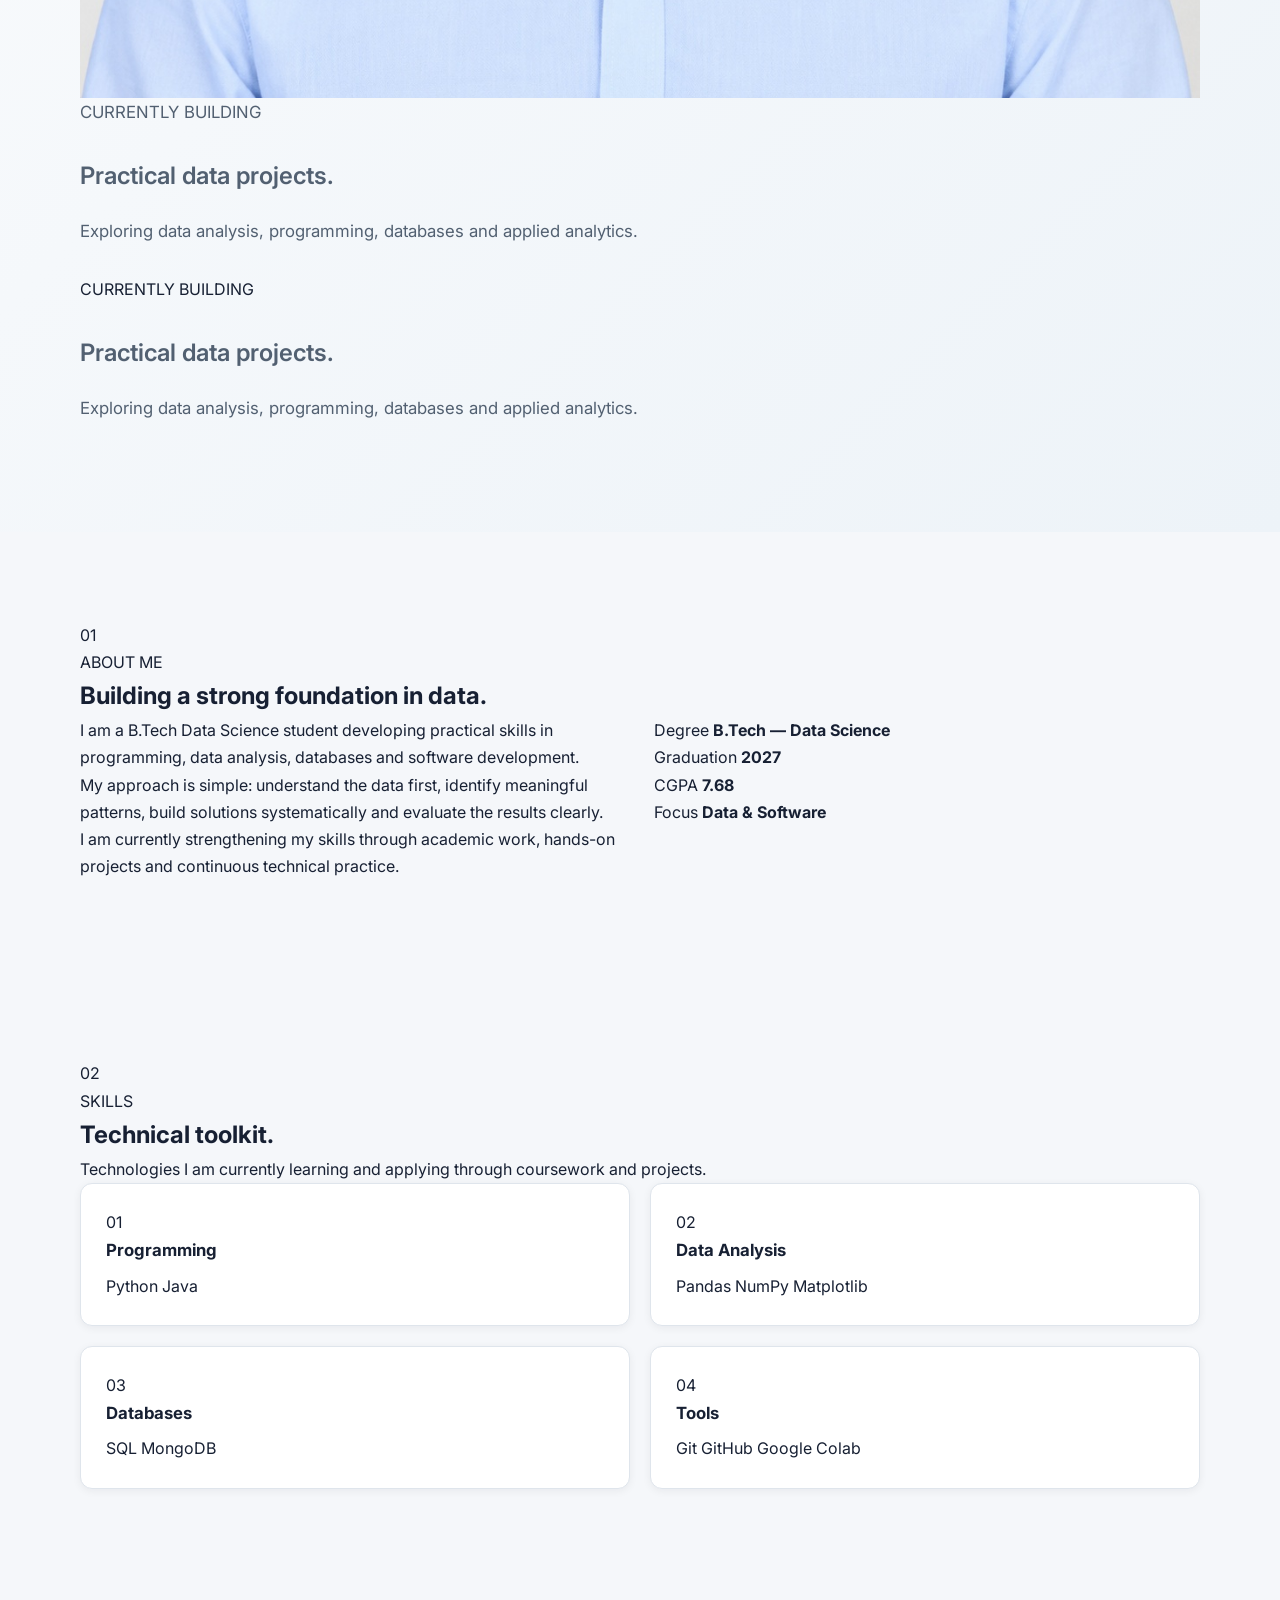
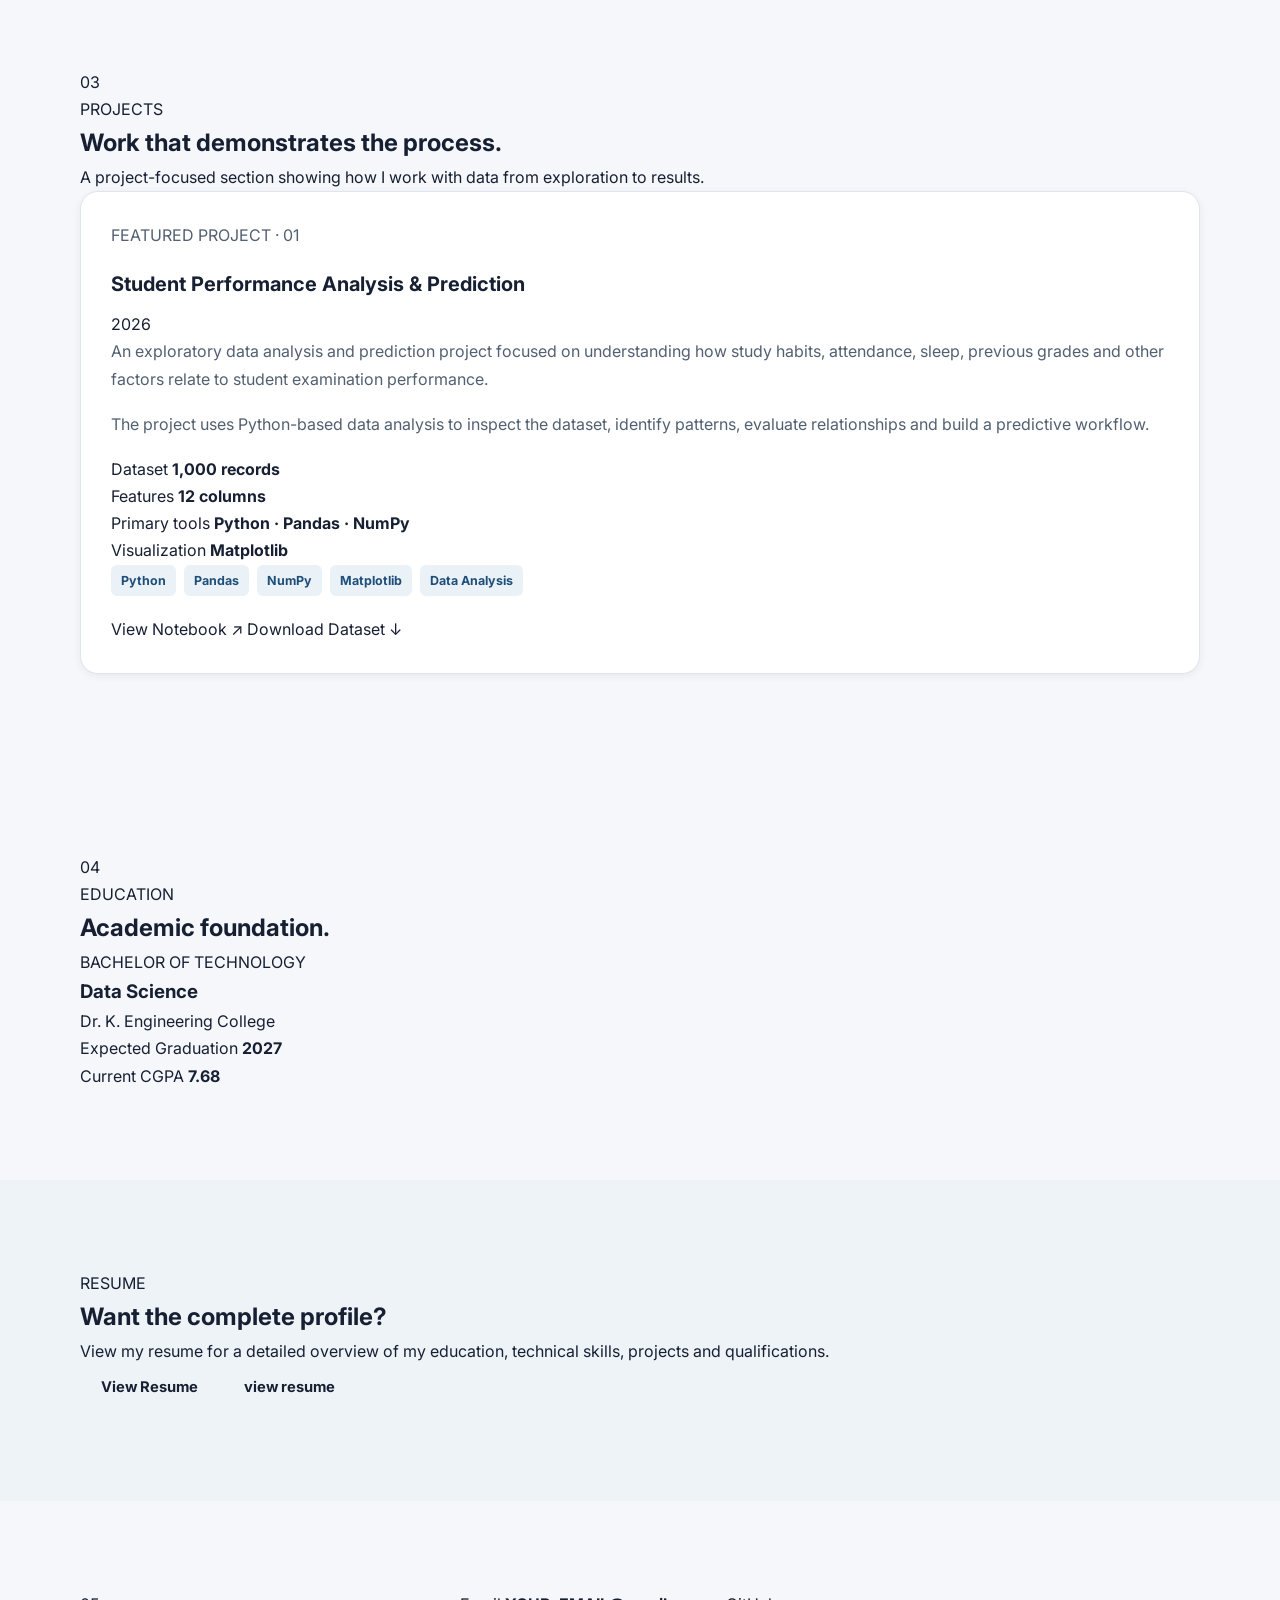
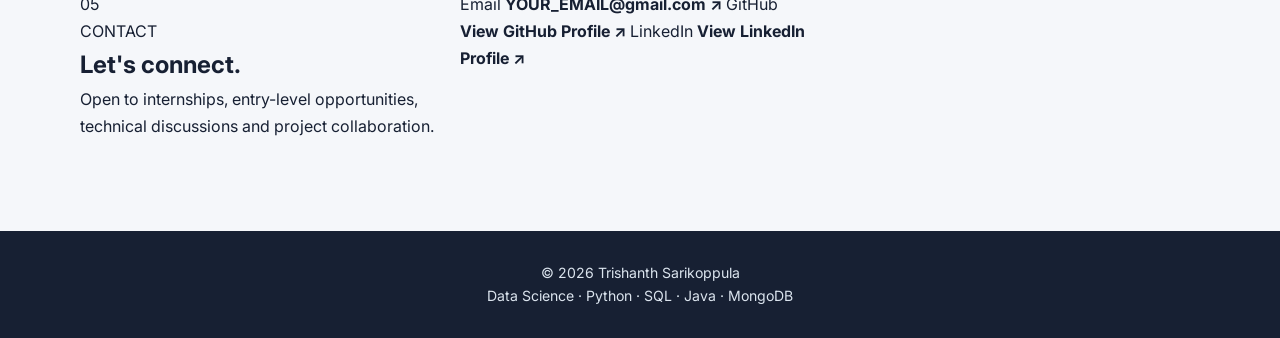
==== commit 16b2ef46: "Update index.html" ====
--- a/trishanth-portfolio-final/index.html
+++ b/trishanth-portfolio-final/index.html
@@ -553,9 +553,9 @@
 
                         <a
                             href="resume.pdf"
-                            download="Trishanth_Sarikoppula_Resume.pdf"
+                            view="Trishanth_Sarikoppula_Resume.pdf"
                             class="btn btn-outline-light">
-                            Download Resume
+                          view resume
                         </a>
 
                     </div>
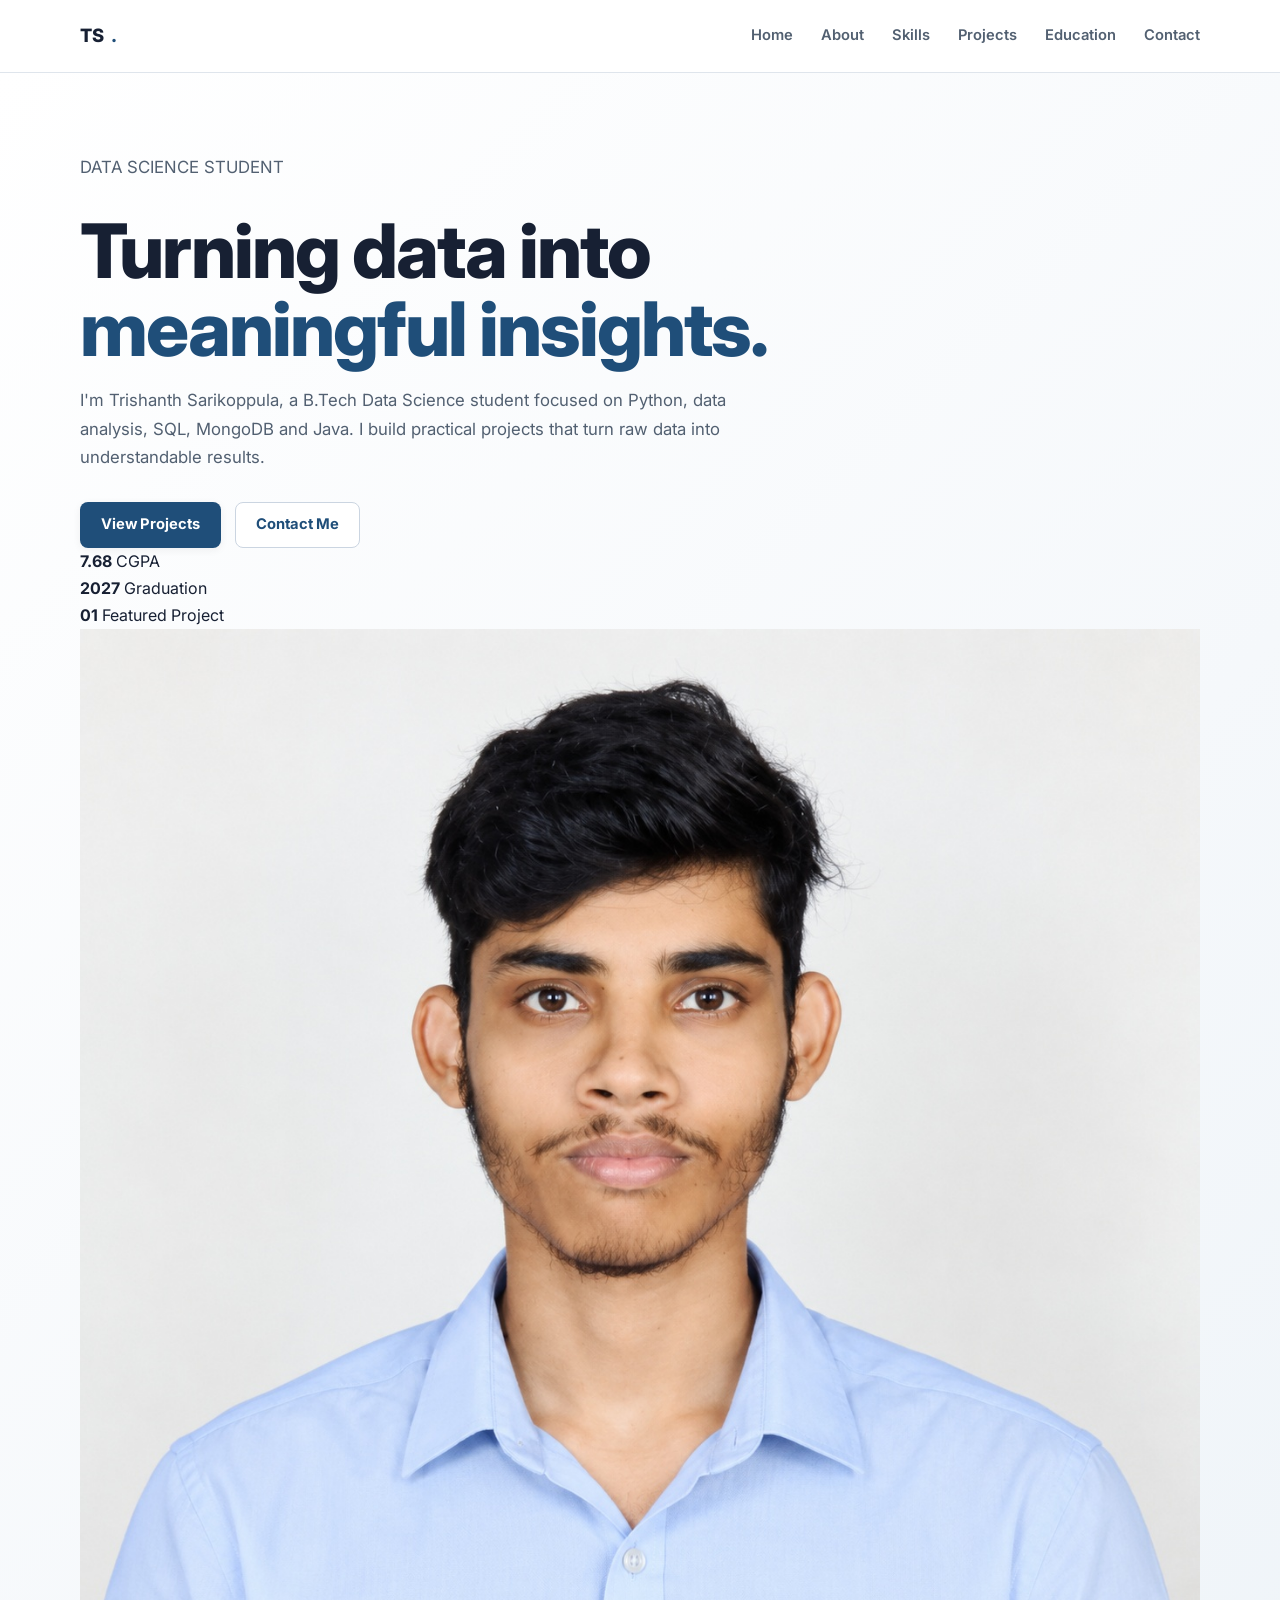
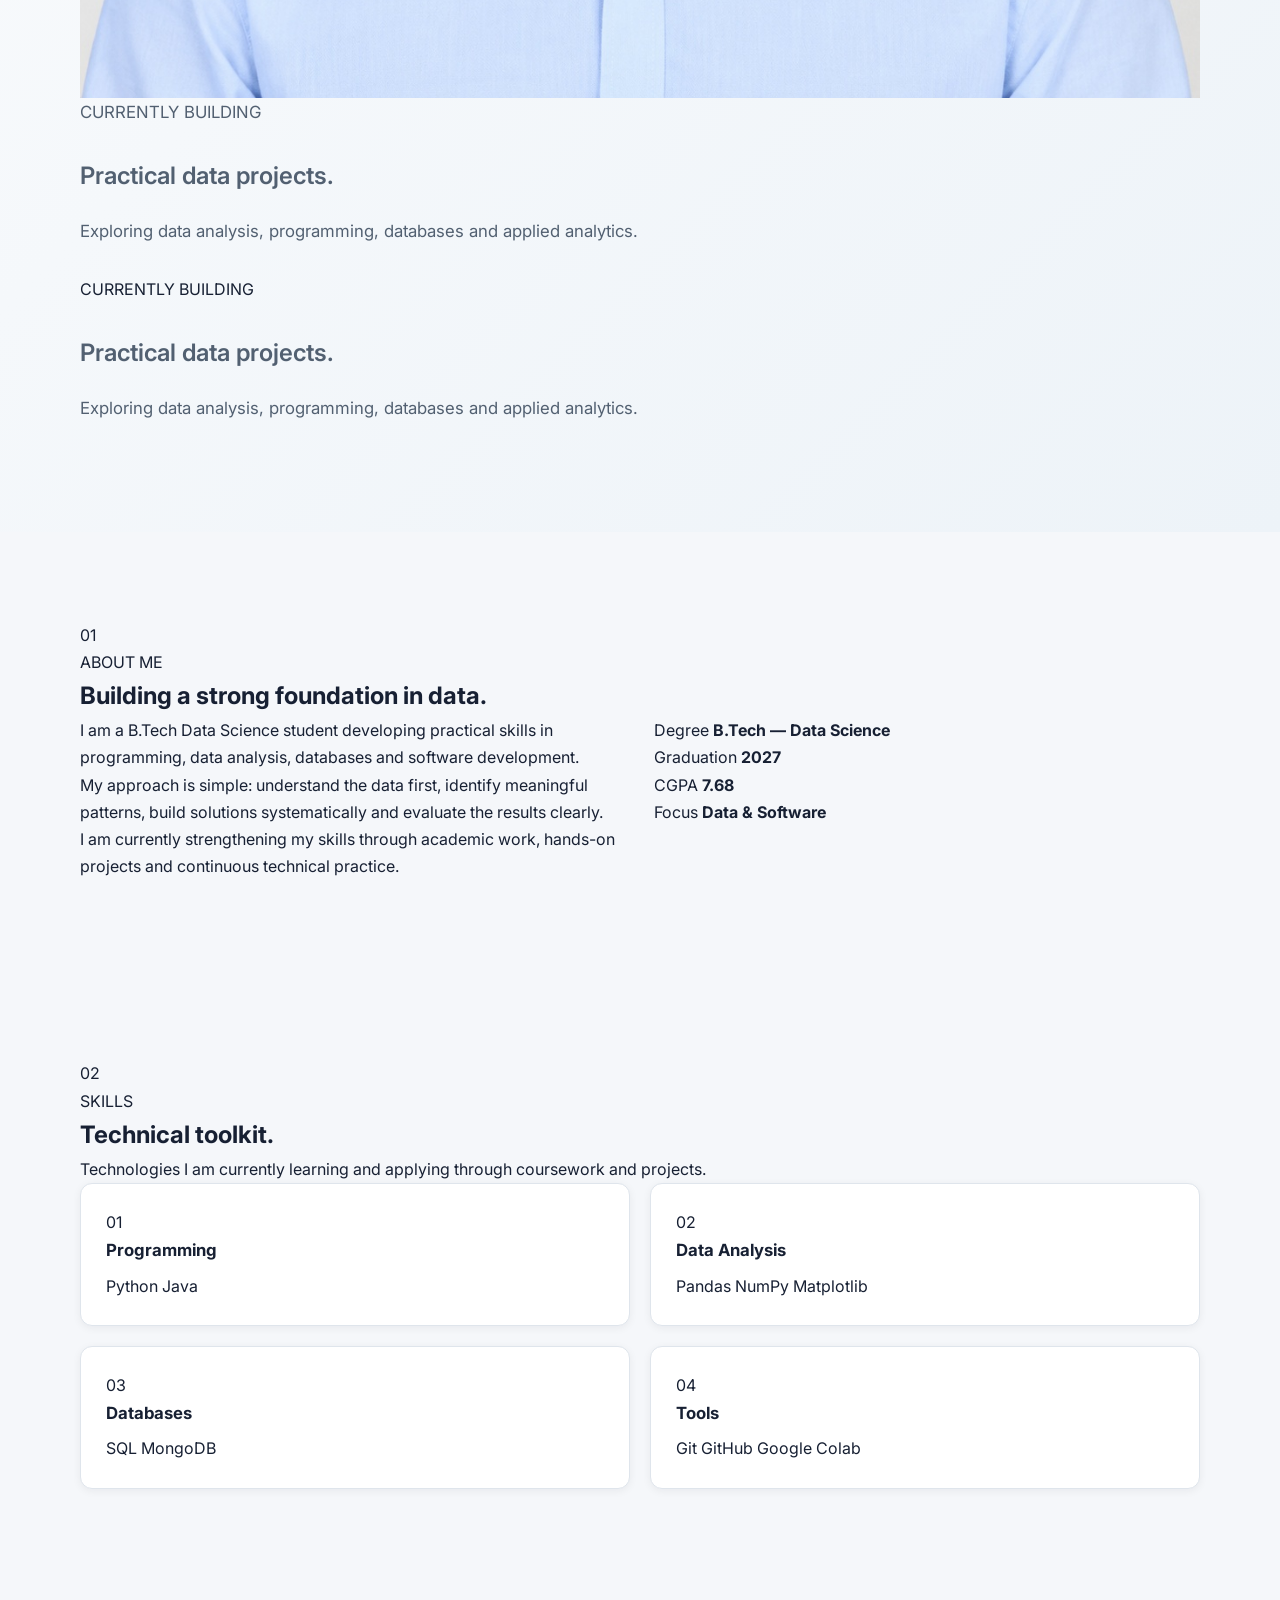
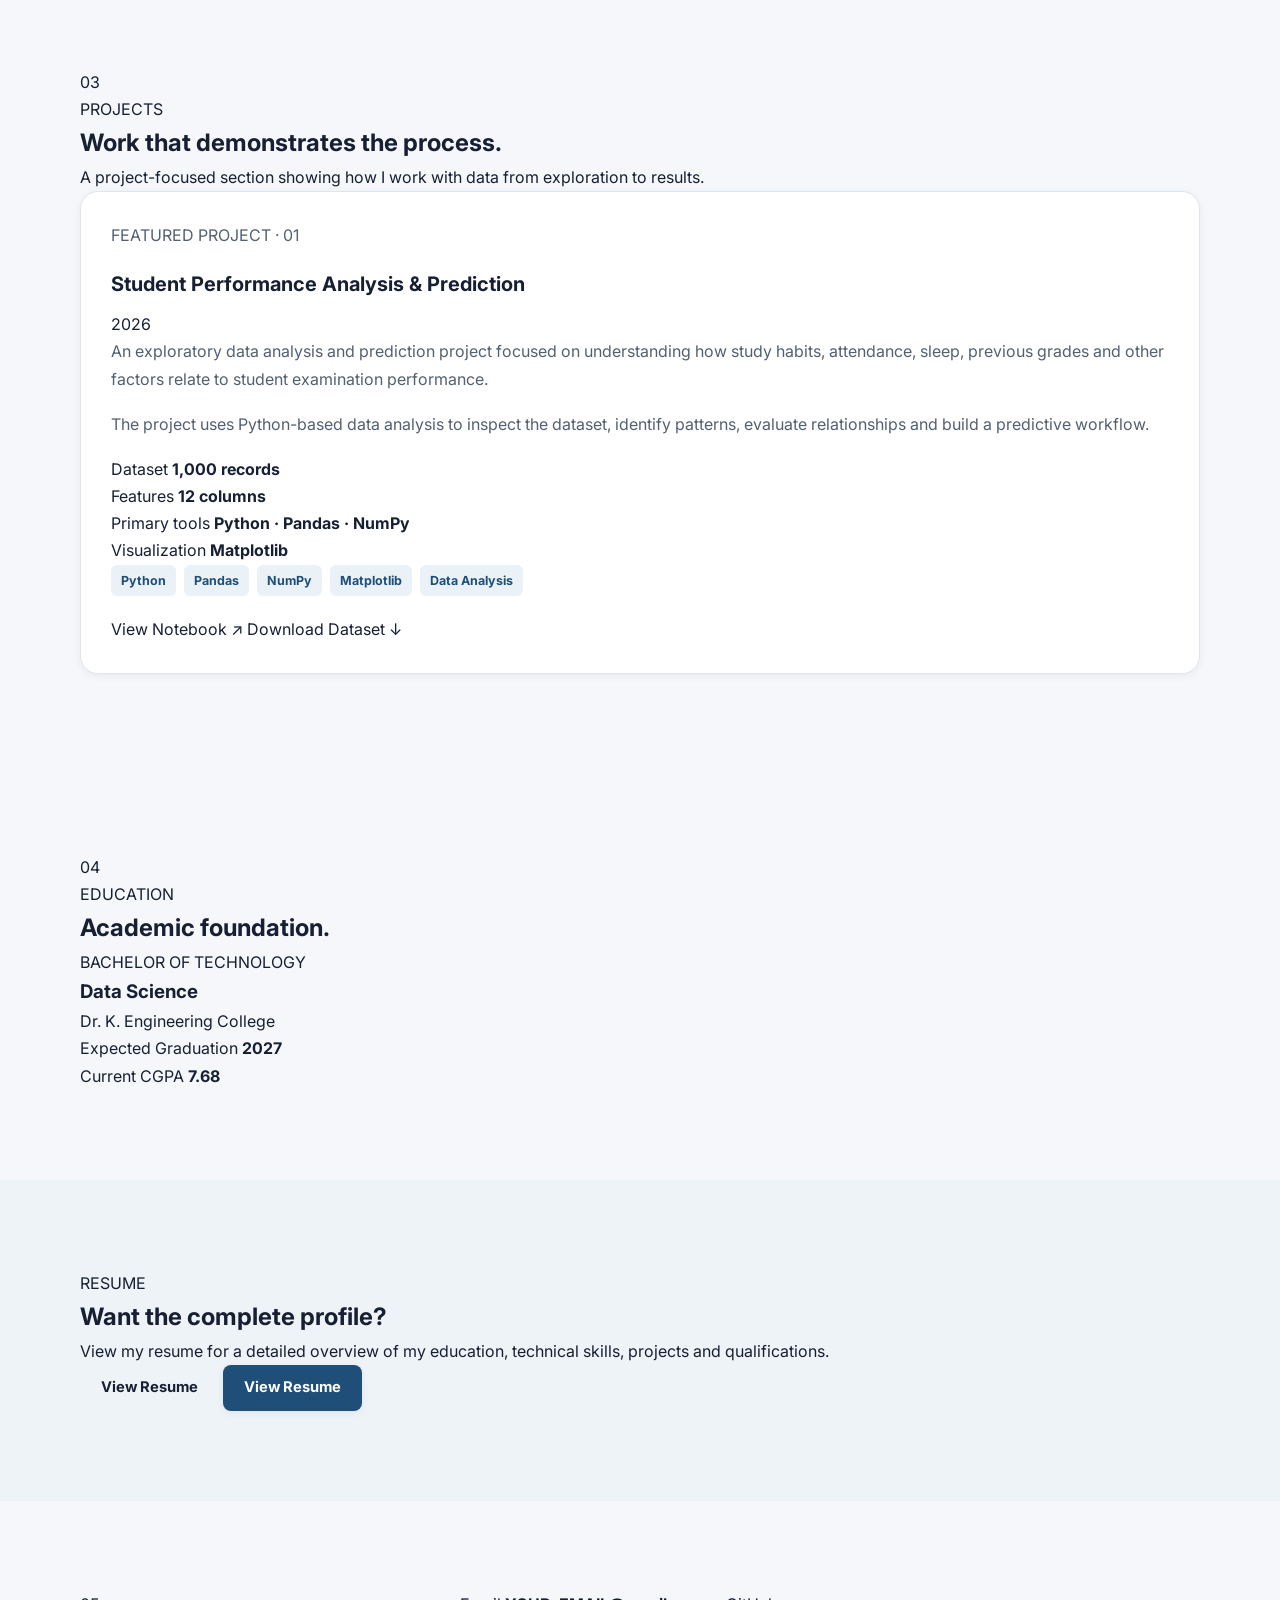
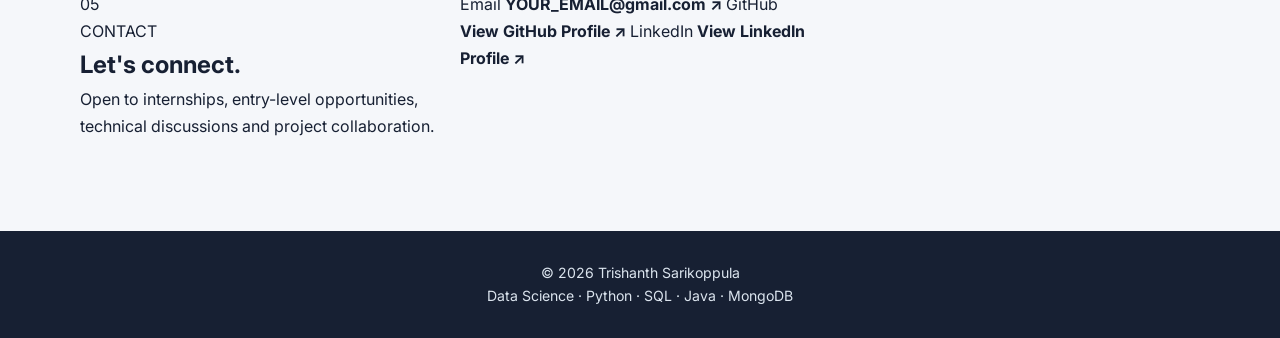
==== commit 41bb20ff: "Update index.html" ====
--- a/trishanth-portfolio-final/index.html
+++ b/trishanth-portfolio-final/index.html
@@ -551,13 +551,9 @@
                             View Resume
                         </a>
 
-                        <a
-                            href="resume.pdf"
-                            view="Trishanth_Sarikoppula_Resume.pdf"
-                            class="btn btn-outline-light">
-                          view resume
-                        </a>
-
+                <a href="resume.pdf" target="_blank" rel="noopener" class="btn btn-primary">
+    View Resume
+</a>
                     </div>
 
                 </div>
